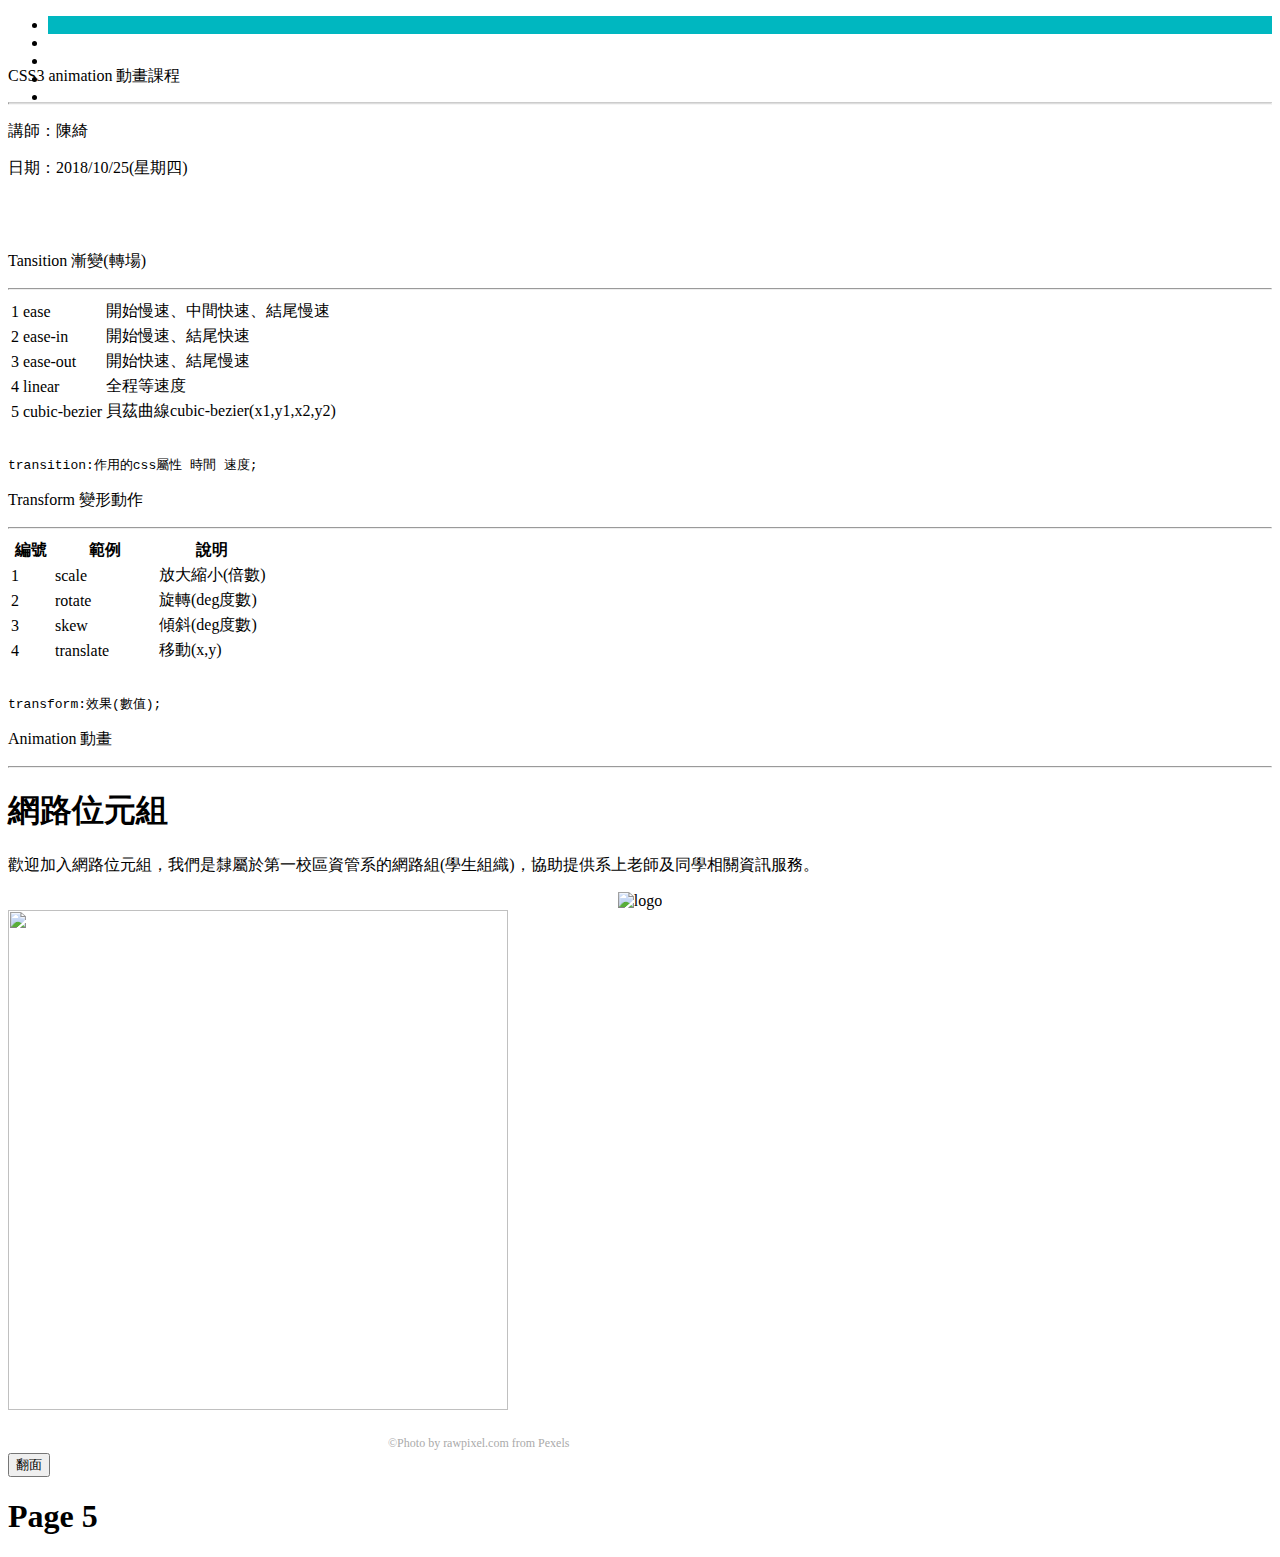
==== index.html @ 3f3bcf1b "modify path" ====
<!doctype html>
<html>

<head>
    <meta charset="UTF-8">
    <title>CSS3 animation 教學簡報</title>
    <link href="https://fonts.googleapis.com/css?family=Boogaloo|Cookie" rel="stylesheet">
    <link rel="stylesheet" href="css/demo.css">
    <link rel="stylesheet" href="css/style.css">
    <link rel="stylesheet" href="css/animation.css">
    <script src="js/jquery.min.js"></script>
    <script src="js/jquery.mousewheel.js"></script>
    <script src="js/slide.js"></script>
</head>

<body>
    <div class="container">
        <div class="nav">
            <ul>
                <li style="background-color:#00b7c0"></li>
                <li></li>
                <li></li>
                <li></li>
                <li></li>
            </ul>
        </div>
        <div id="p01" class="slide">
            <!-- <img src="chi_logo.svg" width="80" style="padding: 15px 0 0 15px;"> -->
            <div style="position: relative;
        top:50%;
        transform: translateY(-50%);">
                <p class="big_title">CSS3 animation 動畫課程</p>
                <hr>
                <p class="subtitle">講師：陳綺</p>
                <p class="subtitle">日期：2018/10/25(星期四)</p>
            </div>
        </div>
        <div id="p02" class="slide">
            <p class="title">Tansition 漸變(轉場)</p>
            <hr>
            <table>
                <tr>
                    <td>1</td>
                    <td>
                        <div class="demo ease" onclick="subtext(1,'ease')">ease</div>
                    </td>
                    <td>開始慢速、中間快速、結尾慢速</td>
                </tr>
                <tr>
                    <td>2</td>
                    <td>
                        <div class="demo ease-in" onclick="subtext(1,'ease-in')">ease-in</div>
                    </td>
                    <td>開始慢速、結尾快速</td>
                </tr>
                <tr>
                    <td>3</td>
                    <td>
                        <div class="demo ease-out" onclick="subtext(1,'ease-out')">ease-out</div>
                    </td>
                    <td>開始快速、結尾慢速</td>
                </tr>
                <tr>
                    <td>4</td>
                    <td>
                        <div class="demo linear" onclick="subtext(1,'linear')">linear</div>
                    </td>
                    <td>全程等速度</td>
                </tr>
                <tr>
                    <td>5</td>
                    <td>
                        <div class="demo linear" onclick="subtext(1,'linear')">cubic-bezier</div>
                    </td>
                    <td>貝茲曲線cubic-bezier(x1,y1,x2,y2)</td>
                </tr>
            </table><br>
            <pre id="css1">transition:作用的css屬性 時間 速度;</pre>
            <script>
            function subtext(num, text) {
                if (num === 1) {
                    document.getElementById("css1").innerHTML = 'transition:all 2s ' + text + ';';
                } else if (num === 2) {
                    document.getElementById("css2").innerHTML = 'transform:' + text + ';';
                }


            }
            </script>
        </div>
        <div id="p03" class="slide">
            <p class="title">Transform 變形動作</p>
            <hr>
            <table>
                <tr>
                    <th>編號</th>
                    <th>範例</th>
                    <th>說明</th>
                </tr>
                <tr>
                    <td width="40px">1</td>
                    <td width="100px">
                        <div class="box scale" onclick="subtext(2,'scale(2)')">scale</div>
                    </td>
                    <td>放大縮小(倍數)</td>
                </tr>
                <tr>
                    <td>2</td>
                    <td>
                        <div class="box rotate" onclick="subtext(2,'rotate(30deg)')">rotate</div>
                    </td>
                    <td>旋轉(deg度數)</td>
                </tr>
                <tr>
                    <td>3</td>
                    <td>
                        <div class="box skew" onclick="subtext(2,'skew(30deg)')">skew</div>
                    </td>
                    <td>傾斜(deg度數)</td>
                </tr>
                <tr>
                    <td>4</td>
                    <td>
                        <div class="box translate" onclick="subtext(2,'translate(10px,20px)')">translate</div>
                    </td>
                    <td>移動(x,y)</td>
                </tr>
            </table><br>
            <pre id="css2">transform:效果(數值);</pre>
        </div>
        <div id="p04" class="slide">
            <p class="title">Animation 動畫</p>
            <hr>
            <div id="CARD" class="card">
                <div id="BACK">
                    <h1>網路位元組</h1>
                    <p>歡迎加入網路位元組，我們是隸屬於第一校區資管系的網路組(學生組織)，協助提供系上老師及同學相關資訊服務。</p>
                    <center><img src="byte_logo_white.svg" alt="logo" width="200"></center>
                </div>
                <div id="FRONT">
                    <img src="img/photo.jpg" width="500" height="500">
    </div>
                </div>
                <p style="color: #aaa;font-size:12px;transform:  translate(380px,10px);">©Photo by rawpixel.com from Pexels</p>
                <button>翻面</button>
                <script>
                $(document).ready(function() {
                    $("button").click(function() {
                        $(".card").toggleClass("clip");
                    });
                });
                </script>
            </div>
            <div id="p05" class="slide"><h1>Page 5</h1>
            </div>
        </div>
        <!-- Load Facebook SDK for JavaScript -->
        <div id="fb-root"></div>
        <script>
        (function(d, s, id) {
            var js, fjs = d.getElementsByTagName(s)[0];
            if (d.getElementById(id)) return;
            js = d.createElement(s);
            js.id = id;
            js.src = 'https://connect.facebook.net/zh_TW/sdk/xfbml.customerchat.js#xfbml=1&version=v2.12&autoLogAppEvents=1';
            fjs.parentNode.insertBefore(js, fjs);
        }(document, 'script', 'facebook-jssdk'));
        </script>
        <!-- Your customer chat code -->
        <div class="fb-customerchat" attribution=setup_tool page_id="133005247571653" theme_color="#00b7c0" logged_in_greeting="別害羞!來跟我聊聊天:)" logged_out_greeting="別害羞!來跟我聊聊天:)">
        </div>
</body>

</html>
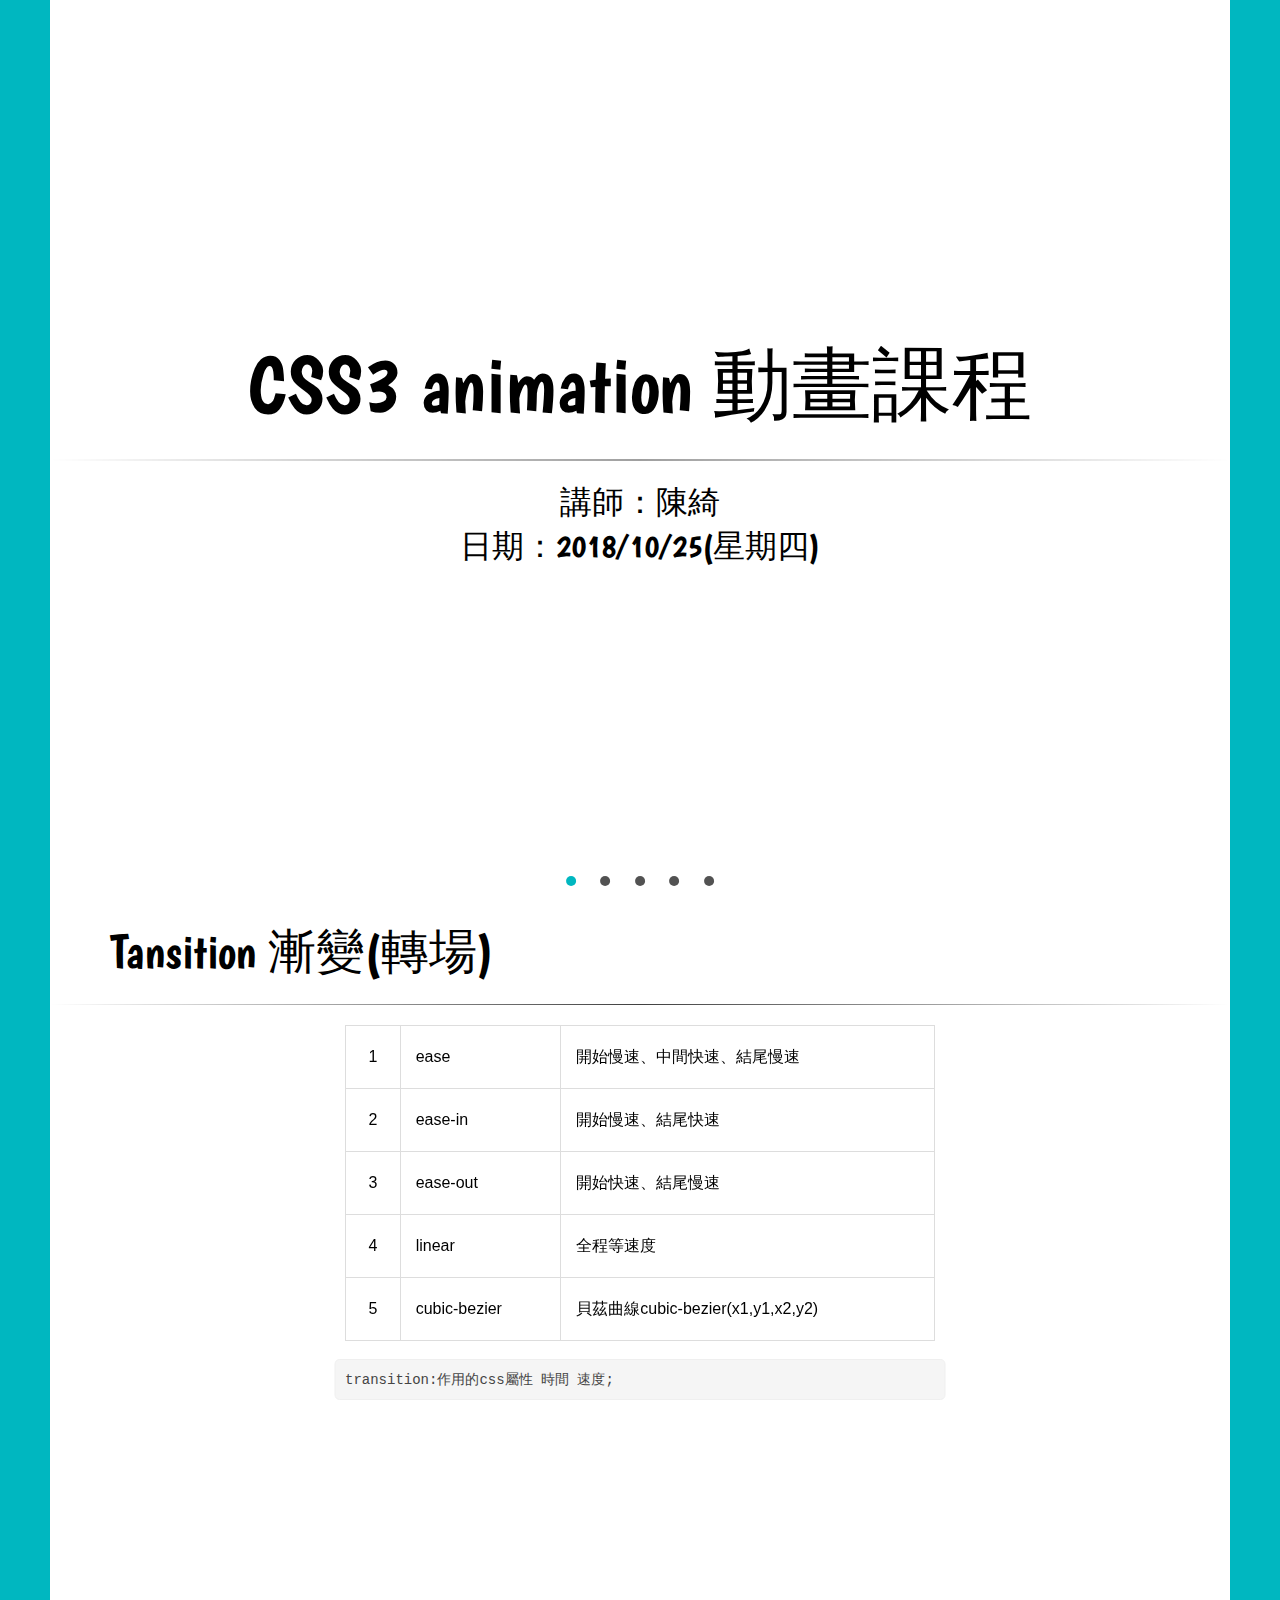
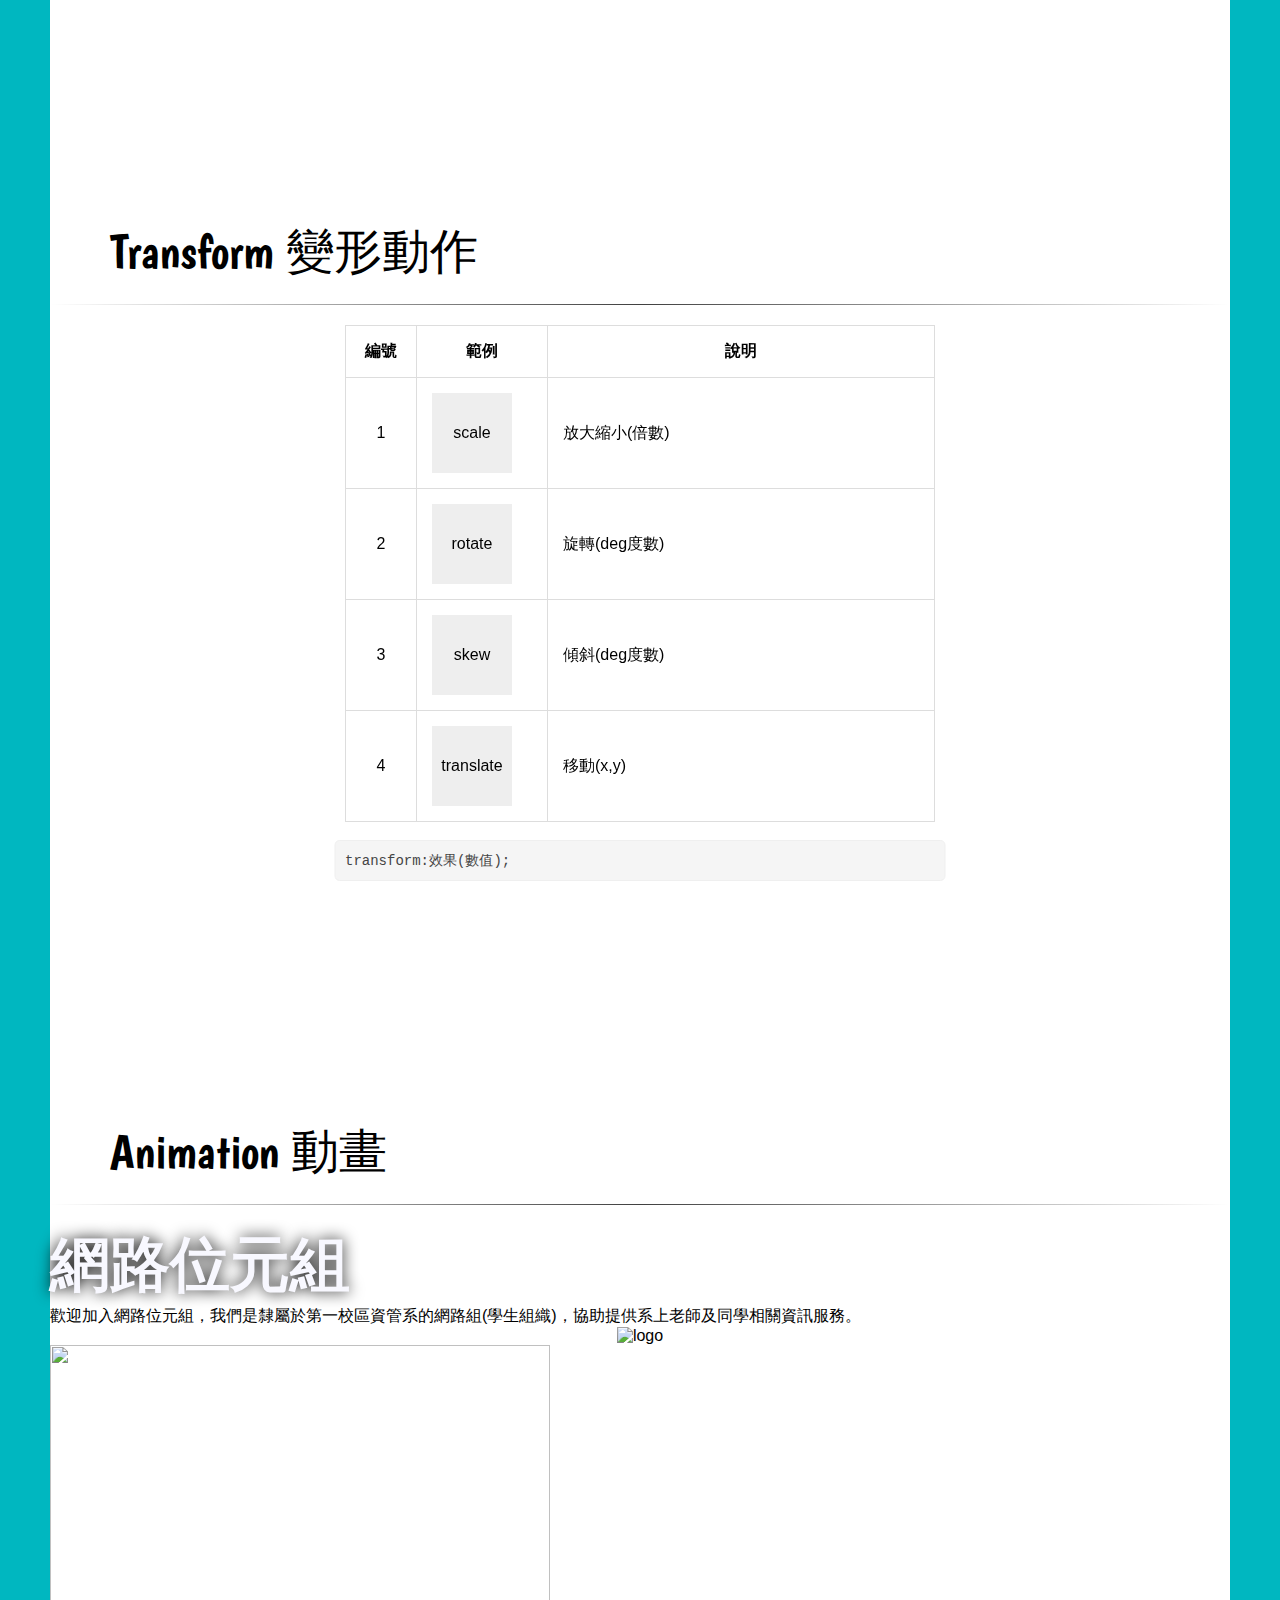
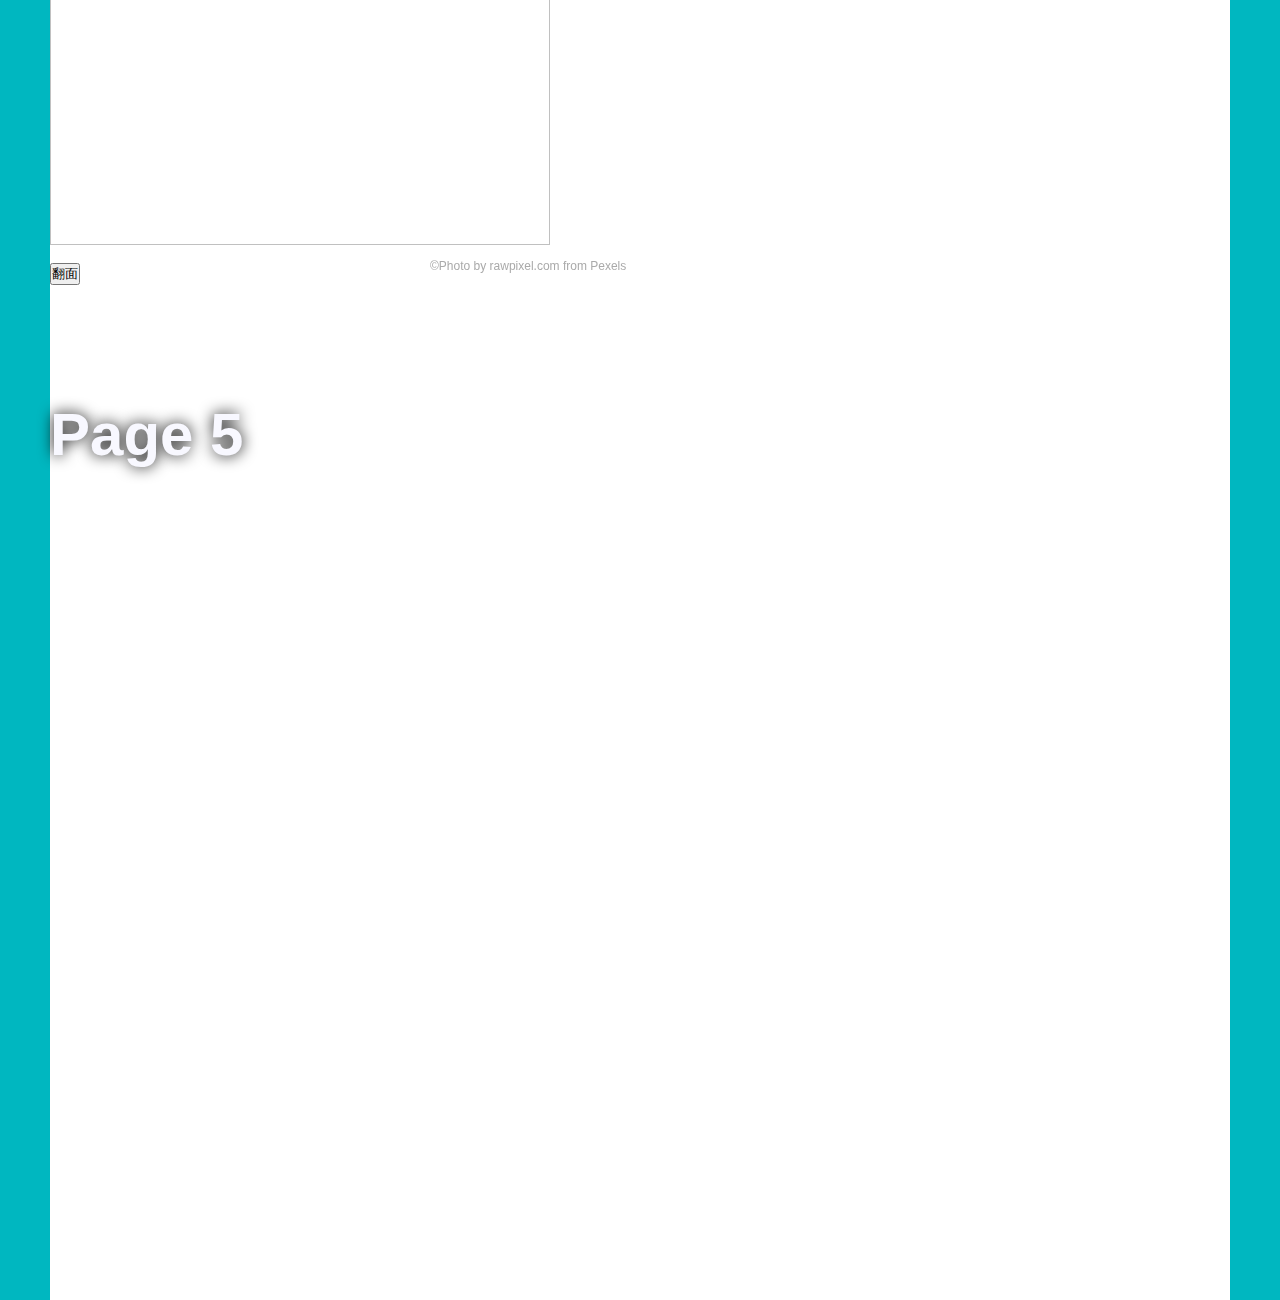
==== commit 2c4fd994: "add cubic-bezier" ====
--- a/index.html
+++ b/index.html
@@ -70,7 +70,7 @@
                 <tr>
                     <td>5</td>
                     <td>
-                        <div class="demo linear" onclick="subtext(1,'linear')">cubic-bezier</div>
+                        <div class="demo cubic-bezier" onclick="subtext(1,'cubic-bezier(.89,-0.93,.2,1.58)')">cubic-bezier</div>
                     </td>
                     <td>貝茲曲線cubic-bezier(x1,y1,x2,y2)</td>
                 </tr>
@@ -167,7 +167,7 @@
         }(document, 'script', 'facebook-jssdk'));
         </script>
         <!-- Your customer chat code -->
-        <div class="fb-customerchat" attribution=setup_tool page_id="133005247571653" theme_color="#00b7c0" logged_in_greeting="別害羞!來跟我聊聊天:)" logged_out_greeting="別害羞!來跟我聊聊天:)">
+        <div class="fb-customerchat" attribution=setup_tool page_id="133005247571653" logged_in_greeting="別害羞!來跟我聊聊天:)" logged_out_greeting="別害羞!來跟我聊聊天:)">
         </div>
 </body>
 
--- a/css/demo.css
+++ b/css/demo.css
@@ -0,0 +1,51 @@
+    .demo {
+    	color:#000;
+        cursor:pointer;
+        line-height: 2em;
+    }
+    .demo:hover {
+    	color:#F00;
+    }
+    .ease {
+    	transition:all 2s ease;
+    }
+    .ease-in {
+    	transition:all 2s ease-in;
+    }
+    .ease-out {
+    	transition:all 2s ease-out;
+    }
+    .linear {
+    	transition:all 2s linear;
+    }
+    .cubic-bezier {
+        transition: all 2s cubic-bezier(.89,-0.93,.2,1.58);
+    }
+    .box {
+    	width:80px;
+        height:80px;
+        line-height:80px;
+        text-align:center;
+        background:#eee;
+        display:inline-block;
+        cursor:pointer;
+    }
+    .scale:hover {
+    	transform:scale(2);
+    }
+    .rotate:hover {
+    	transform:rotate(30deg); /*rotateX基於Ｘ軸旋轉;rotateY基於Y軸旋轉*/
+    }
+    .skew:hover {
+    	transform:skew(30deg);
+    }
+    .translate:hover {
+    	transform:translate(10px,20px);/*translateX水平移動;translateY垂直移動*/
+    }
+    .animation {
+    	animation:magic 0.5s infinite alternate;
+    }
+    @keyframes magic {
+    	0%{transform:translateX(0px) scale(1);}/*套用多個tranform時，用空白連接*/
+        100%{transform:translateX(50px) scale(2);}
+    }--- a/css/style.css
+++ b/css/style.css
@@ -0,0 +1,117 @@
+@import url(https://fonts.googleapis.com/earlyaccess/notosanstc.css);
+
+* {
+    padding: 0;
+    margin: 0;
+}
+
+html {
+    height: 100%
+}
+
+body {
+    overflow: hidden;
+    height: 100%;
+    font-family: 'Noto Sans TC', sans-serif;
+}
+
+.slide {
+    width: 100%;
+    height: 100vh;
+    box-sizing: border-box;
+    border-left: 50px solid #00b7c0;
+    border-right: 50px solid #00b7c0;
+}
+
+/*    插入導覽列     */
+.nav {
+    position: fixed;
+    bottom: 0;
+    left: 50%;
+    transform: translateX(-50%);
+    cursor: pointer;
+}
+
+li {
+    display: inline-block;
+    width: 10px;
+    height: 10px;
+    margin: 10px;
+    background-color: #525252;
+    border-radius: 5px;
+    /*box-shadow: 1px 1px 1px rgba(0,0,0,0.5) inset,-1px -1px 1px rgba(0,0,0,0.5) inset;*/
+    list-style-type: none;
+}
+
+h1 {
+    font-size: 60px;
+    color: ghostwhite;
+    text-shadow: 0px 0px 15px black;
+}
+
+table {
+    border-collapse: collapse;
+    width: 50%;
+    position: relative;
+    left: 50%;
+    transform: translateX(-50%);
+}
+
+th,
+td {
+    padding: 15px;
+    text-align: left;
+    border: 1px solid #ddd;
+}
+
+th {
+    text-align: center;
+}
+
+tr>td:first-child {
+    text-align: center;
+}
+
+p.title {
+    font-family: 'Boogaloo', sans-serif;
+    font-size: 3em;
+    padding: 20px 0 0 60px;
+}
+
+p.big_title {
+    font-family: 'Boogaloo', Noto Sans TC ,sans-serif;
+    font-size: 5em;
+    text-align: center;
+
+}
+
+p.subtitle {
+    font-family: 'Boogaloo', Noto Sans TC ,sans-serif;
+    font-size: 2em;
+    text-align: center;
+}
+
+hr {
+    border: 0;
+    height: 1px;
+    background-image: linear-gradient(to right, rgba(0, 0, 0, 0), rgba(0, 0, 0, 0.75), rgba(0, 0, 0, 0));
+    margin: 20px 0 20px 0;
+}
+
+pre {
+    width: 50%;
+    position: relative;
+    left: 50%;
+    transform: translateX(-50%);
+    display: block;
+    padding: 9.5px;
+    margin: 0 0 10px;
+    font-size: 14px;
+    line-height: 1.42857143;
+    color: #444;
+    word-break: break-all;
+    word-wrap: break-word;
+    background-color: #f5f5f5;
+    border: 1px solid #EFEFEF;
+    border-radius: 5px;
+}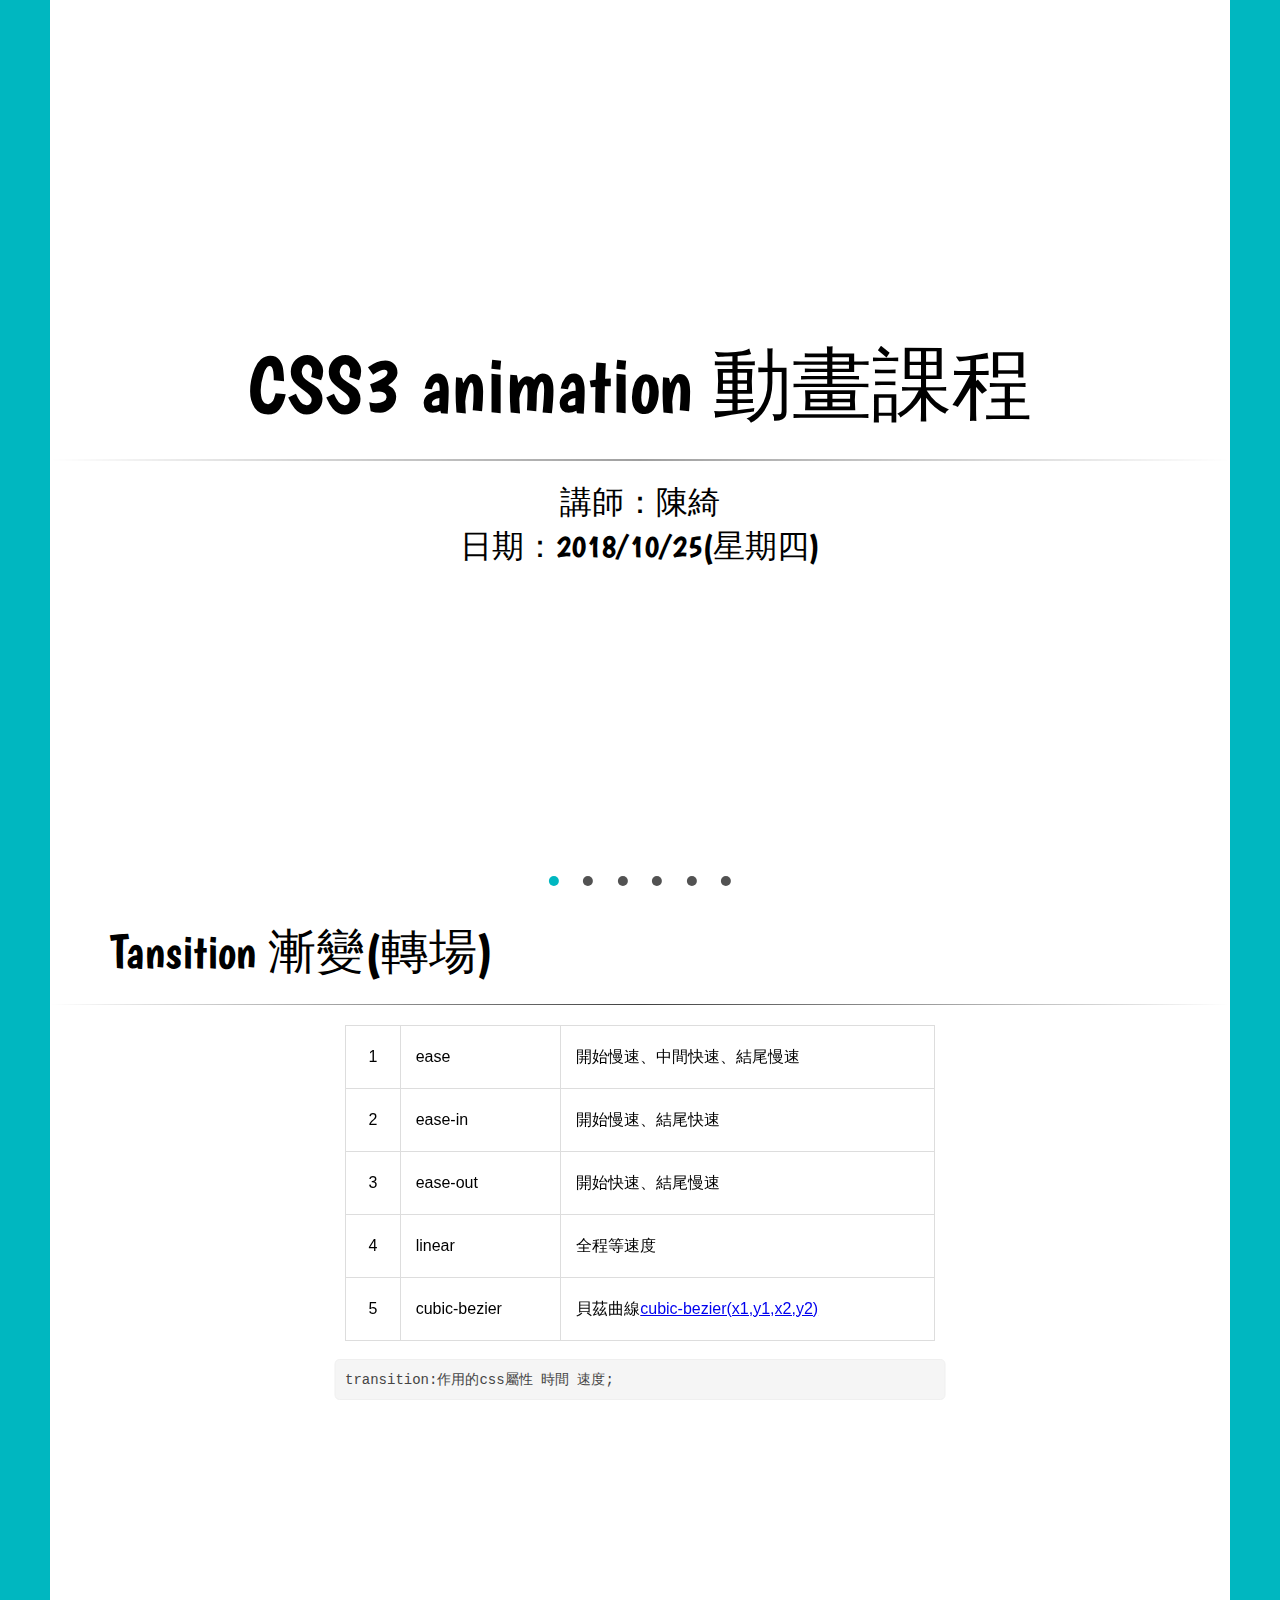
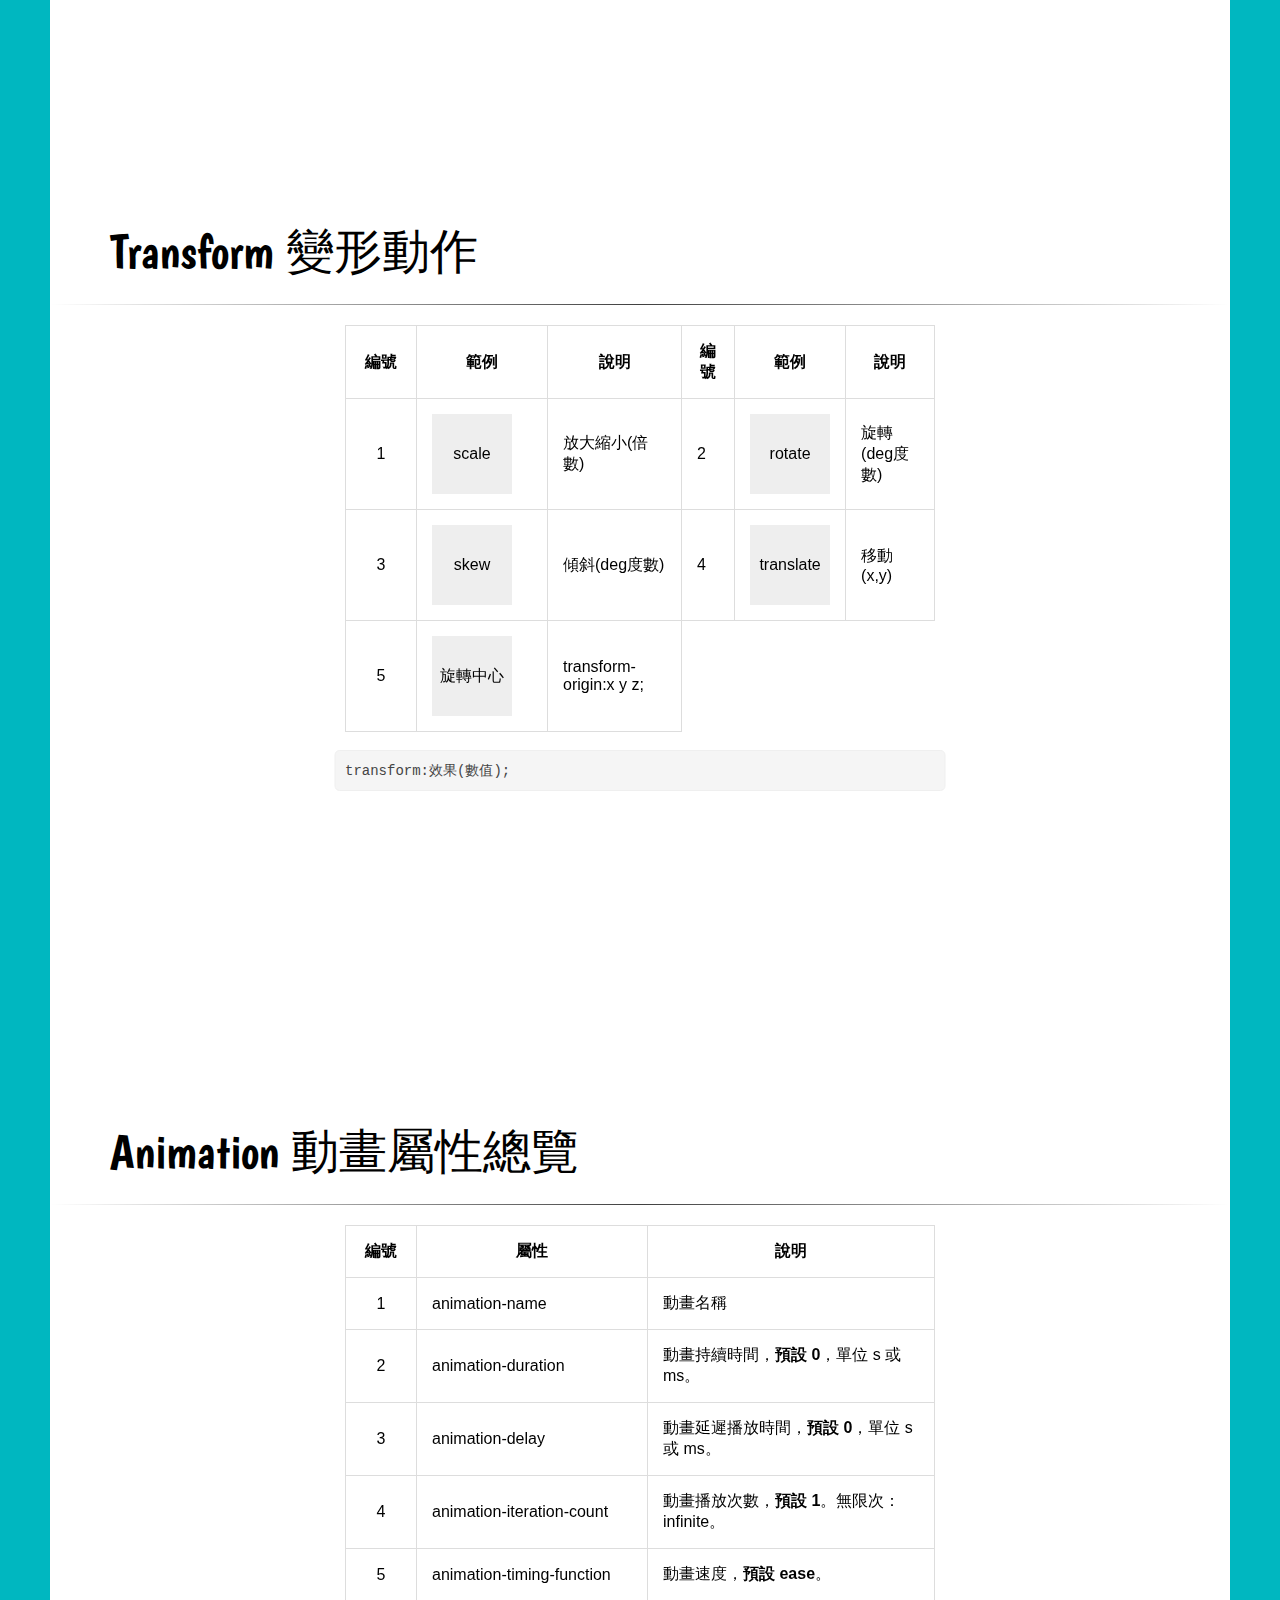
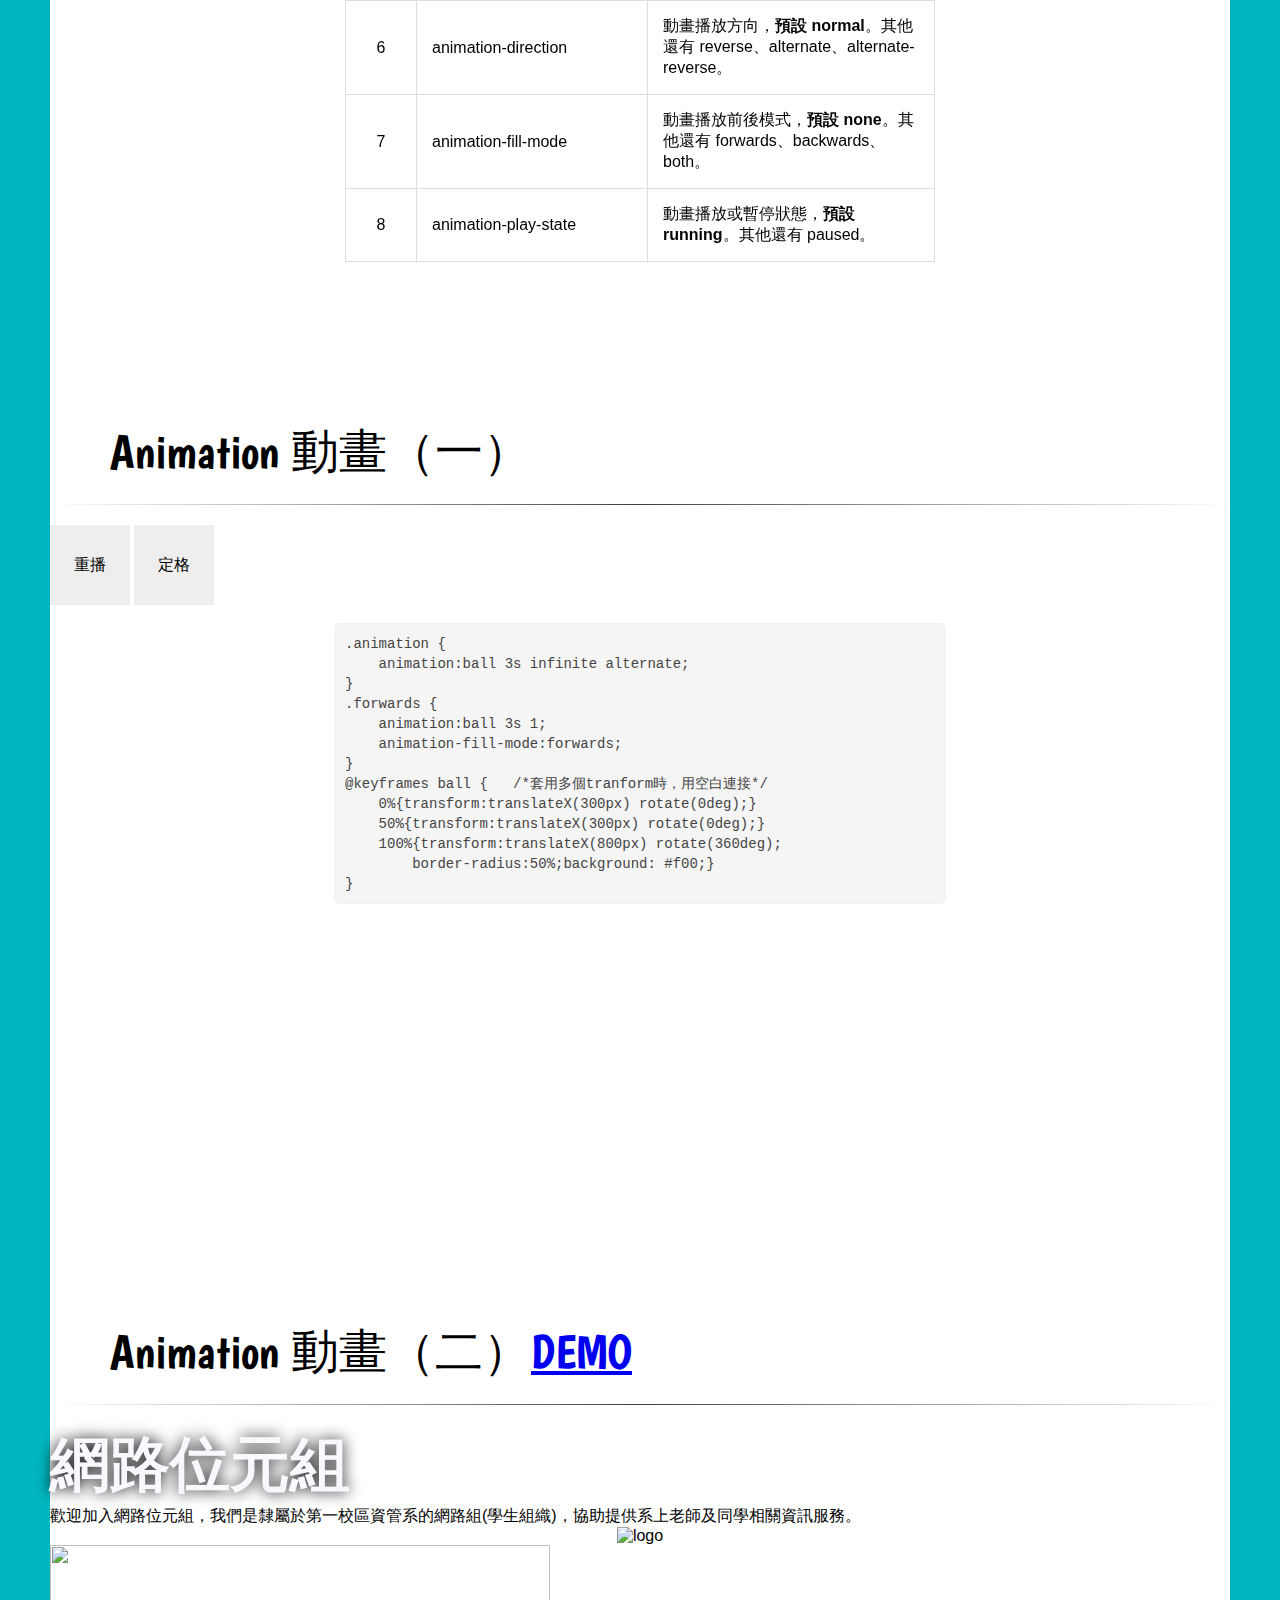
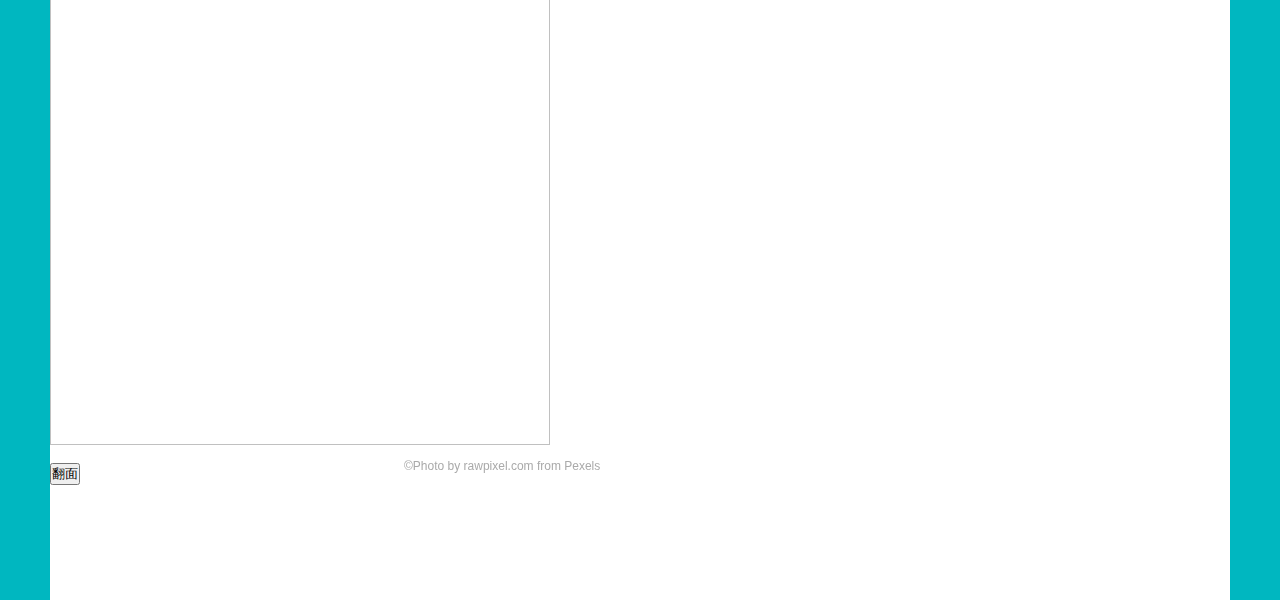
==== commit cce2053e: "update" ====
--- a/index.html
+++ b/index.html
@@ -22,6 +22,7 @@
                 <li></li>
                 <li></li>
                 <li></li>
+                <li></li>
             </ul>
         </div>
         <div id="p01" class="slide">
@@ -72,7 +73,7 @@
                     <td>
                         <div class="demo cubic-bezier" onclick="subtext(1,'cubic-bezier(.89,-0.93,.2,1.58)')">cubic-bezier</div>
                     </td>
-                    <td>貝茲曲線cubic-bezier(x1,y1,x2,y2)</td>
+                    <td>貝茲曲線<a href="https://www.oxxostudio.tw/articles/201406/css-cubic-bezier.html" target="_blank">cubic-bezier(x1,y1,x2,y2)</a></td>
                 </tr>
             </table><br>
             <pre id="css1">transition:作用的css屬性 時間 速度;</pre>
@@ -96,6 +97,9 @@
                     <th>編號</th>
                     <th>範例</th>
                     <th>說明</th>
+                    <th>編號</th>
+                    <th>範例</th>
+                    <th>說明</th>
                 </tr>
                 <tr>
                     <td width="40px">1</td>
@@ -103,8 +107,6 @@
                         <div class="box scale" onclick="subtext(2,'scale(2)')">scale</div>
                     </td>
                     <td>放大縮小(倍數)</td>
-                </tr>
-                <tr>
                     <td>2</td>
                     <td>
                         <div class="box rotate" onclick="subtext(2,'rotate(30deg)')">rotate</div>
@@ -117,32 +119,108 @@
                         <div class="box skew" onclick="subtext(2,'skew(30deg)')">skew</div>
                     </td>
                     <td>傾斜(deg度數)</td>
-                </tr>
-                <tr>
                     <td>4</td>
                     <td>
                         <div class="box translate" onclick="subtext(2,'translate(10px,20px)')">translate</div>
                     </td>
                     <td>移動(x,y)</td>
+                </tr>
+                <tr>
+                    <td>5</td>
+                    <td>
+                        <div class="box rotate origin" onclick="subtext(2,'translate(10px,20px)')">旋轉中心</div>
+                    </td>
+                    <td>transform-origin:x y z;</td>
                 </tr>
             </table><br>
             <pre id="css2">transform:效果(數值);</pre>
         </div>
         <div id="p04" class="slide">
-            <p class="title">Animation 動畫</p>
+            <p class="title">Animation 動畫屬性總覽</p>
+            <hr>
+            <table>
+                <tr>
+                    <th>編號</th>
+                    <th>屬性</th>
+                    <th>說明</th>
+                </tr>
+                <tr>
+                    <td width="40px">1</td>
+                    <td width="200px">animation-name</td>
+                    <td>動畫名稱</td>
+                </tr>
+                <tr>
+                    <td>2</td>
+                    <td>animation-duration</td>
+                    <td>動畫持續時間，<b>預設 0</b>，單位 s 或 ms。</td>
+                </tr>
+                <tr>
+                    <td>3</td>
+                    <td>animation-delay</td>
+                    <td>動畫延遲播放時間，<b>預設 0</b>，單位 s 或 ms。</td>
+                </tr>
+                <tr>
+                    <td>4</td>
+                    <td>animation-iteration-count</td>
+                    <td>動畫播放次數，<b>預設 1</b>。無限次：infinite。</td>
+                </tr>
+                <tr>
+                    <td>5</td>
+                    <td>animation-timing-function</td>
+                    <td>動畫速度，<b>預設 ease</b>。</td>
+                </tr>
+                <tr>
+                    <td>6</td>
+                    <td>animation-direction</td>
+                    <td>動畫播放方向，<b>預設 normal</b>。其他還有 reverse、alternate、alternate-reverse。</td>
+                </tr>
+                <tr>
+                    <td>7</td>
+                    <td>animation-fill-mode</td>
+                    <td>動畫播放前後模式，<b>預設 none</b>。其他還有 forwards、backwards、both。</td>
+                </tr>
+                <tr>
+                    <td>8</td>
+                    <td>animation-play-state</td>
+                    <td>動畫播放或暫停狀態，<b>預設 running</b>。其他還有 paused。</td>
+                </tr>
+            </table>
+        </div>
+        <div id="p05" class="slide">
+            <p class="title">Animation 動畫（一）</p>
+            <hr>
+            <div class="box animation">重播</div>
+            <div class="box forwards">定格</div><br><br>
+            <pre>.animation {
+    animation:ball 3s infinite alternate;
+}
+.forwards {
+    animation:ball 3s 1;
+    animation-fill-mode:forwards;
+}
+@keyframes ball {   /*套用多個tranform時，用空白連接*/
+    0%{transform:translateX(300px) rotate(0deg);}
+    50%{transform:translateX(300px) rotate(0deg);}
+    100%{transform:translateX(800px) rotate(360deg);
+        border-radius:50%;background: #f00;}
+}</pre>
+        </div>
+        <div id="p06" class="slide">
+            <p class="title">Animation 動畫（二）<a href="demo.html">DEMO</a></p>
+            
             <hr>
             <div id="CARD" class="card">
                 <div id="BACK">
                     <h1>網路位元組</h1>
                     <p>歡迎加入網路位元組，我們是隸屬於第一校區資管系的網路組(學生組織)，協助提供系上老師及同學相關資訊服務。</p>
-                    <center><img src="byte_logo_white.svg" alt="logo" width="200"></center>
+                    <center><img src="img/byte_logo_white.svg" alt="logo" width="200"></center>
                 </div>
                 <div id="FRONT">
                     <img src="img/photo.jpg" width="500" height="500">
     </div>
                 </div>
-                <p style="color: #aaa;font-size:12px;transform:  translate(380px,10px);">©Photo by rawpixel.com from Pexels</p>
-                <button>翻面</button>
+                <p style="color: #aaa;font-size:12px;transform:  translate(30%,10px);">©Photo by rawpixel.com from Pexels</p>
+                <button class="button">翻面</button>
                 <script>
                 $(document).ready(function() {
                     $("button").click(function() {
@@ -150,8 +228,6 @@
                     });
                 });
                 </script>
-            </div>
-            <div id="p05" class="slide"><h1>Page 5</h1>
             </div>
         </div>
         <!-- Load Facebook SDK for JavaScript -->
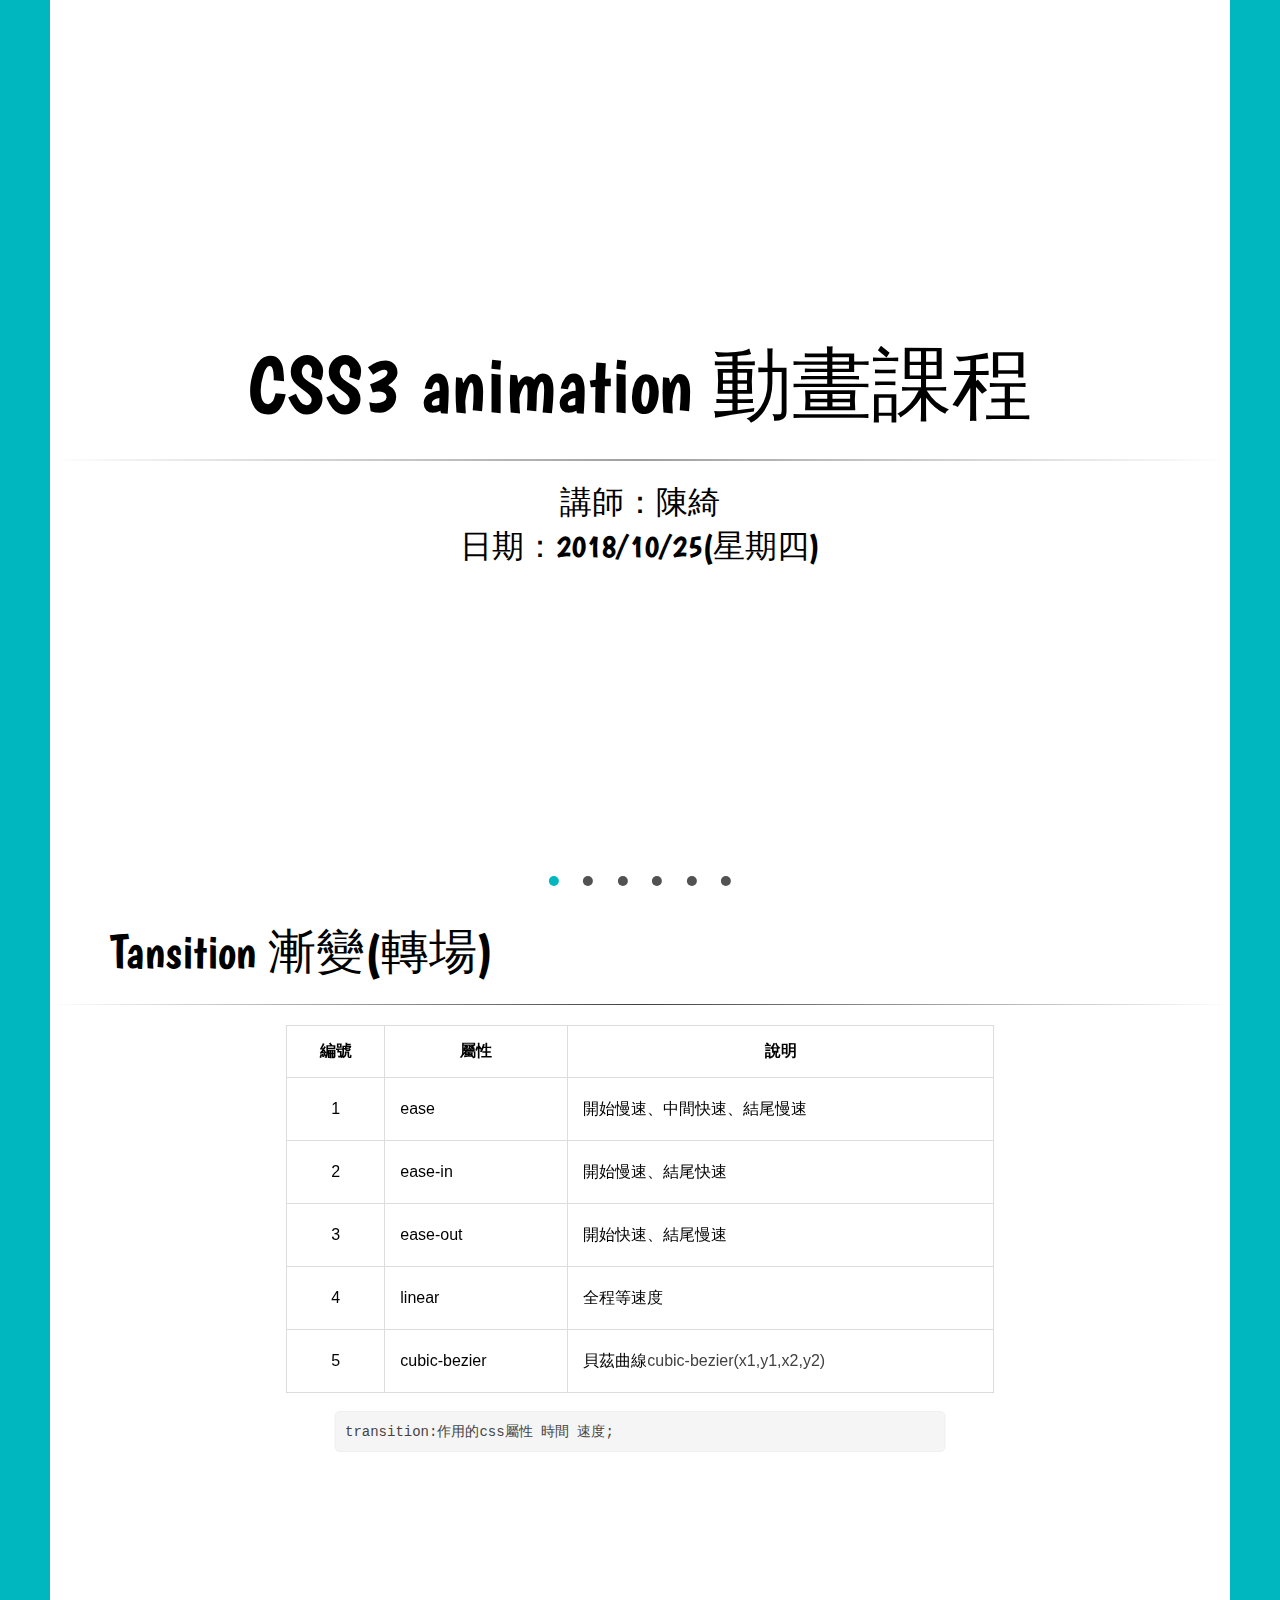
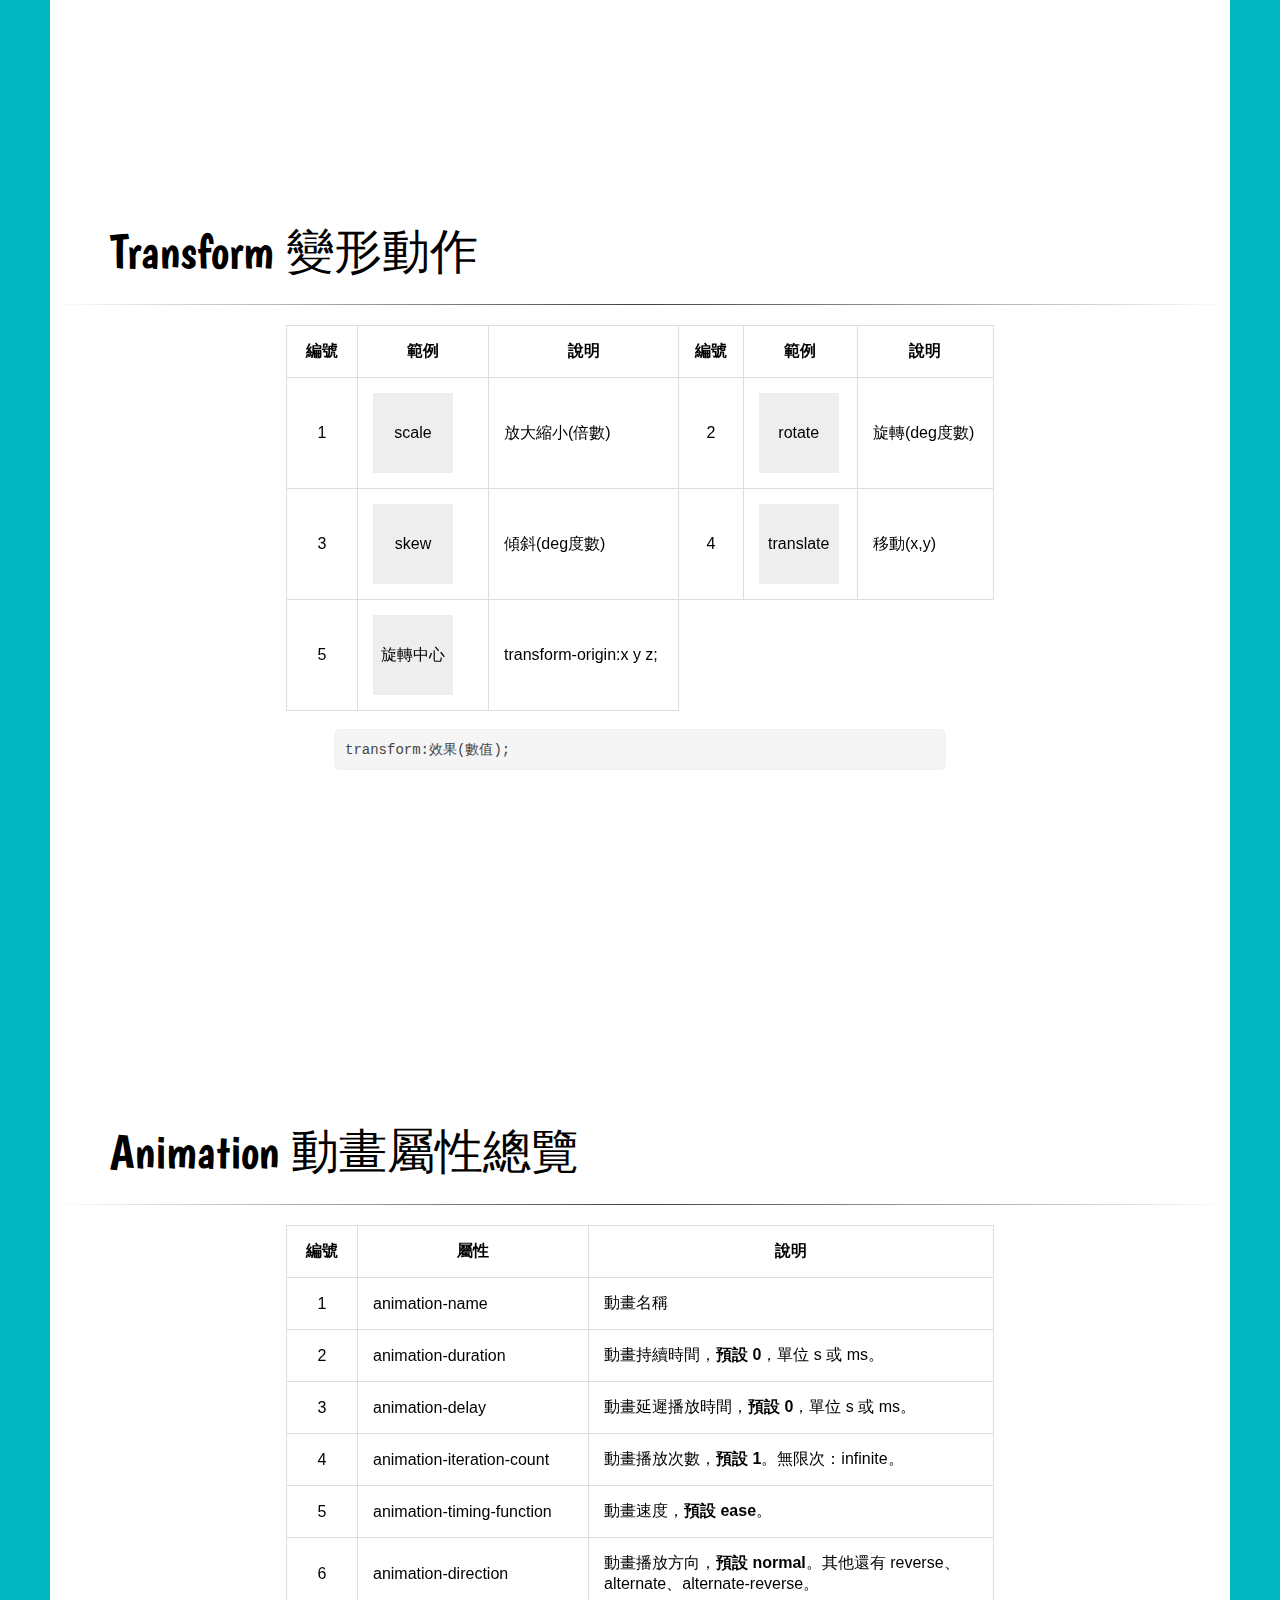
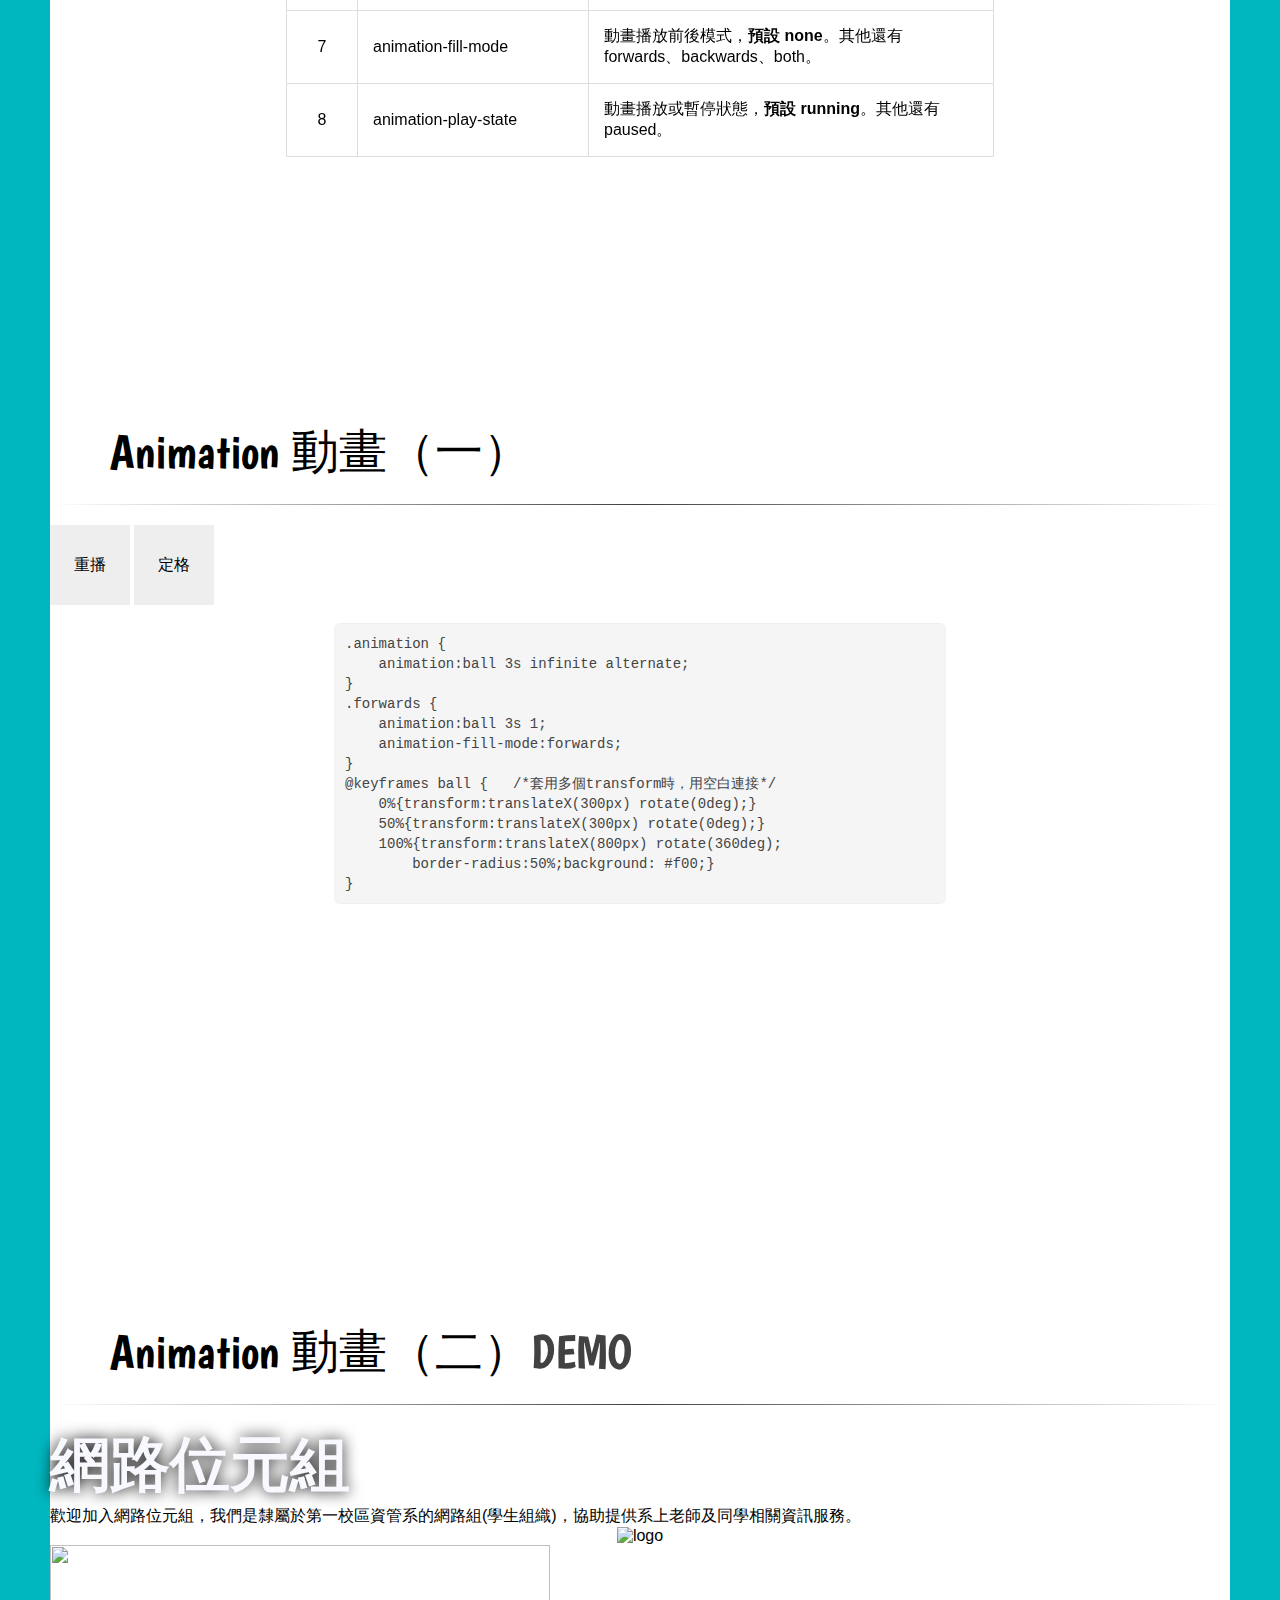
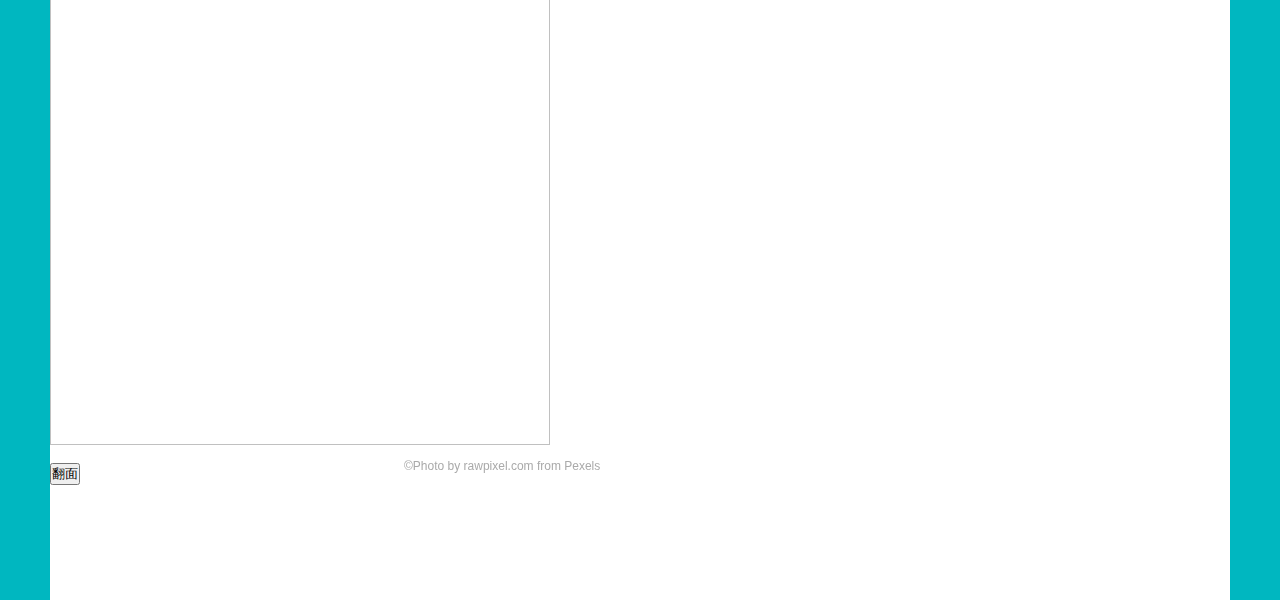
==== commit 84dd7d54: "設置max-height" ====
--- a/index.html
+++ b/index.html
@@ -3,8 +3,9 @@
 
 <head>
     <meta charset="UTF-8">
-    <title>CSS3 animation 教學簡報</title>
+    <title>CSS3 animation｜網路位元組</title>
     <link href="https://fonts.googleapis.com/css?family=Boogaloo|Cookie" rel="stylesheet">
+    <link rel="icon" href="img/favicon.png" type="image/png" />
     <link rel="stylesheet" href="css/demo.css">
     <link rel="stylesheet" href="css/style.css">
     <link rel="stylesheet" href="css/animation.css">
@@ -41,6 +42,11 @@
             <hr>
             <table>
                 <tr>
+                    <th>編號</th>
+                    <th>屬性</th>
+                    <th>說明</th>
+                </tr>
+                <tr>
                     <td>1</td>
                     <td>
                         <div class="demo ease" onclick="subtext(1,'ease')">ease</div>
@@ -128,7 +134,7 @@
                 <tr>
                     <td>5</td>
                     <td>
-                        <div class="box rotate origin" onclick="subtext(2,'translate(10px,20px)')">旋轉中心</div>
+                        <div class="box rotate origin" onclick="css2.innerHTML='transform-origin:right top;'">旋轉中心</div>
                     </td>
                     <td>transform-origin:x y z;</td>
                 </tr>
@@ -138,53 +144,55 @@
         <div id="p04" class="slide">
             <p class="title">Animation 動畫屬性總覽</p>
             <hr>
-            <table>
-                <tr>
-                    <th>編號</th>
-                    <th>屬性</th>
-                    <th>說明</th>
-                </tr>
-                <tr>
-                    <td width="40px">1</td>
-                    <td width="200px">animation-name</td>
-                    <td>動畫名稱</td>
-                </tr>
-                <tr>
-                    <td>2</td>
-                    <td>animation-duration</td>
-                    <td>動畫持續時間，<b>預設 0</b>，單位 s 或 ms。</td>
-                </tr>
-                <tr>
-                    <td>3</td>
-                    <td>animation-delay</td>
-                    <td>動畫延遲播放時間，<b>預設 0</b>，單位 s 或 ms。</td>
-                </tr>
-                <tr>
-                    <td>4</td>
-                    <td>animation-iteration-count</td>
-                    <td>動畫播放次數，<b>預設 1</b>。無限次：infinite。</td>
-                </tr>
-                <tr>
-                    <td>5</td>
-                    <td>animation-timing-function</td>
-                    <td>動畫速度，<b>預設 ease</b>。</td>
-                </tr>
-                <tr>
-                    <td>6</td>
-                    <td>animation-direction</td>
-                    <td>動畫播放方向，<b>預設 normal</b>。其他還有 reverse、alternate、alternate-reverse。</td>
-                </tr>
-                <tr>
-                    <td>7</td>
-                    <td>animation-fill-mode</td>
-                    <td>動畫播放前後模式，<b>預設 none</b>。其他還有 forwards、backwards、both。</td>
-                </tr>
-                <tr>
-                    <td>8</td>
-                    <td>animation-play-state</td>
-                    <td>動畫播放或暫停狀態，<b>預設 running</b>。其他還有 paused。</td>
-                </tr>
-            </table>
+            <div style="overflow-y:auto;max-height: 550px;">
+                <table>
+                    <tr>
+                        <th>編號</th>
+                        <th>屬性</th>
+                        <th>說明</th>
+                    </tr>
+                    <tr>
+                        <td width="40px">1</td>
+                        <td width="200px">animation-name</td>
+                        <td>動畫名稱</td>
+                    </tr>
+                    <tr>
+                        <td>2</td>
+                        <td>animation-duration</td>
+                        <td>動畫持續時間，<b>預設 0</b>，單位 s 或 ms。</td>
+                    </tr>
+                    <tr>
+                        <td>3</td>
+                        <td>animation-delay</td>
+                        <td>動畫延遲播放時間，<b>預設 0</b>，單位 s 或 ms。</td>
+                    </tr>
+                    <tr>
+                        <td>4</td>
+                        <td>animation-iteration-count</td>
+                        <td>動畫播放次數，<b>預設 1</b>。無限次：infinite。</td>
+                    </tr>
+                    <tr>
+                        <td>5</td>
+                        <td>animation-timing-function</td>
+                        <td>動畫速度，<b>預設 ease</b>。</td>
+                    </tr>
+                    <tr>
+                        <td>6</td>
+                        <td>animation-direction</td>
+                        <td>動畫播放方向，<b>預設 normal</b>。其他還有 reverse、alternate、alternate-reverse。</td>
+                    </tr>
+                    <tr>
+                        <td>7</td>
+                        <td>animation-fill-mode</td>
+                        <td>動畫播放前後模式，<b>預設 none</b>。其他還有 forwards、backwards、both。</td>
+                    </tr>
+                    <tr>
+                        <td>8</td>
+                        <td>animation-play-state</td>
+                        <td>動畫播放或暫停狀態，<b>預設 running</b>。其他還有 paused。</td>
+                    </tr>
+                </table>
+            </div>
         </div>
         <div id="p05" class="slide">
             <p class="title">Animation 動畫（一）</p>
@@ -198,7 +206,7 @@
     animation:ball 3s 1;
     animation-fill-mode:forwards;
 }
-@keyframes ball {   /*套用多個tranform時，用空白連接*/
+@keyframes ball {   /*套用多個transform時，用空白連接*/
     0%{transform:translateX(300px) rotate(0deg);}
     50%{transform:translateX(300px) rotate(0deg);}
     100%{transform:translateX(800px) rotate(360deg);
@@ -207,7 +215,6 @@
         </div>
         <div id="p06" class="slide">
             <p class="title">Animation 動畫（二）<a href="demo.html">DEMO</a></p>
-            
             <hr>
             <div id="CARD" class="card">
                 <div id="BACK">
--- a/css/style.css
+++ b/css/style.css
@@ -13,6 +13,30 @@
     overflow: hidden;
     height: 100%;
     font-family: 'Noto Sans TC', sans-serif;
+}
+
+a {
+    text-decoration: none;
+    position: relative;
+    color: #424242;
+}
+
+a:after {
+    content: '';
+    position: absolute;
+    bottom: -2px;
+    left: 0;
+    width: 0%;
+    border-bottom: 1px solid #424242;
+    transition: all 0.4s ease;
+}
+
+a:hover:after {
+    width: 100%;
+}
+
+a:hover {
+    color: #000;
 }
 
 .slide {
@@ -51,7 +75,7 @@
 
 table {
     border-collapse: collapse;
-    width: 50%;
+    width: 60%;
     position: relative;
     left: 50%;
     transform: translateX(-50%);
@@ -68,7 +92,7 @@
     text-align: center;
 }
 
-tr>td:first-child {
+tr>td:first-child, tr>td:nth-child(4) {
     text-align: center;
 }
 
@@ -79,14 +103,14 @@
 }
 
 p.big_title {
-    font-family: 'Boogaloo', Noto Sans TC ,sans-serif;
+    font-family: 'Boogaloo', Noto Sans TC, sans-serif;
     font-size: 5em;
     text-align: center;
 
 }
 
 p.subtitle {
-    font-family: 'Boogaloo', Noto Sans TC ,sans-serif;
+    font-family: 'Boogaloo', Noto Sans TC, sans-serif;
     font-size: 2em;
     text-align: center;
 }
@@ -100,12 +124,13 @@
 
 pre {
     width: 50%;
+    text-overflow : ellipsis;
     position: relative;
     left: 50%;
     transform: translateX(-50%);
     display: block;
     padding: 9.5px;
-    margin: 0 0 10px;
+    margin: 0 0 6px;
     font-size: 14px;
     line-height: 1.42857143;
     color: #444;
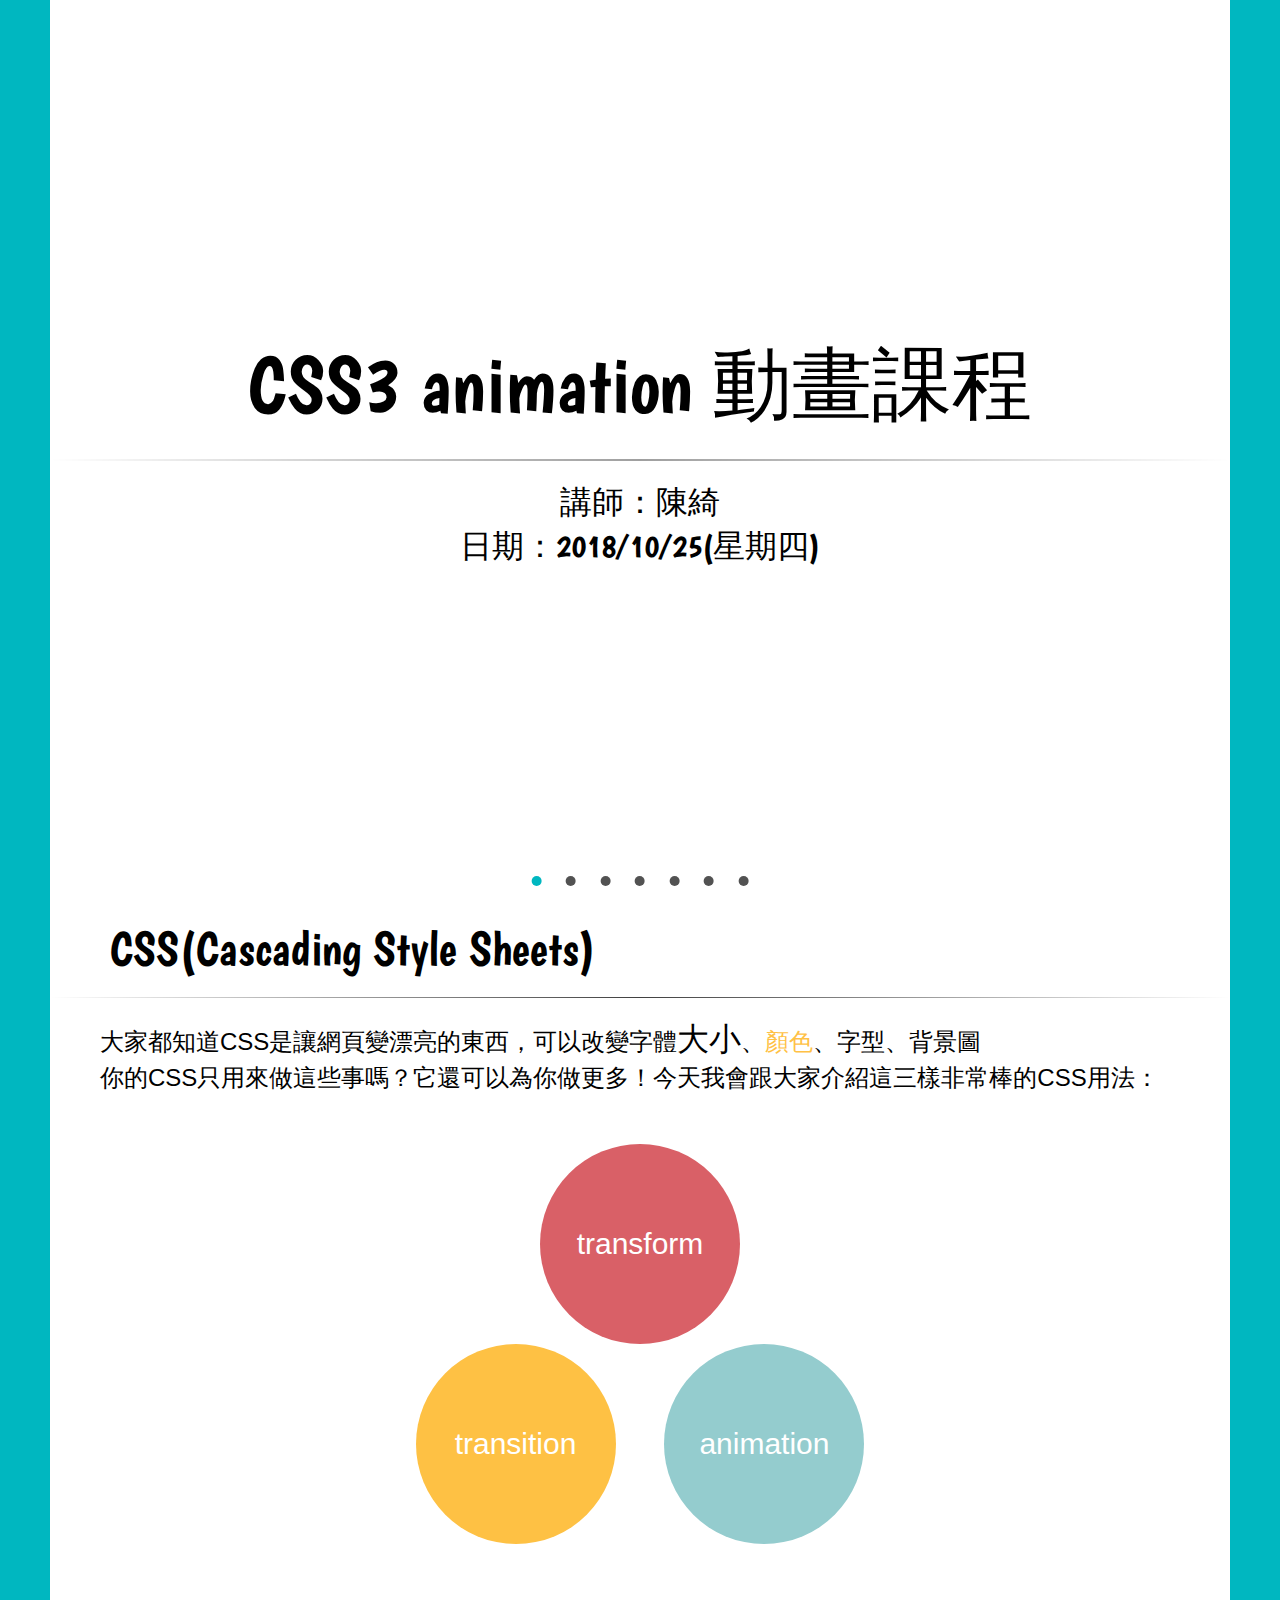
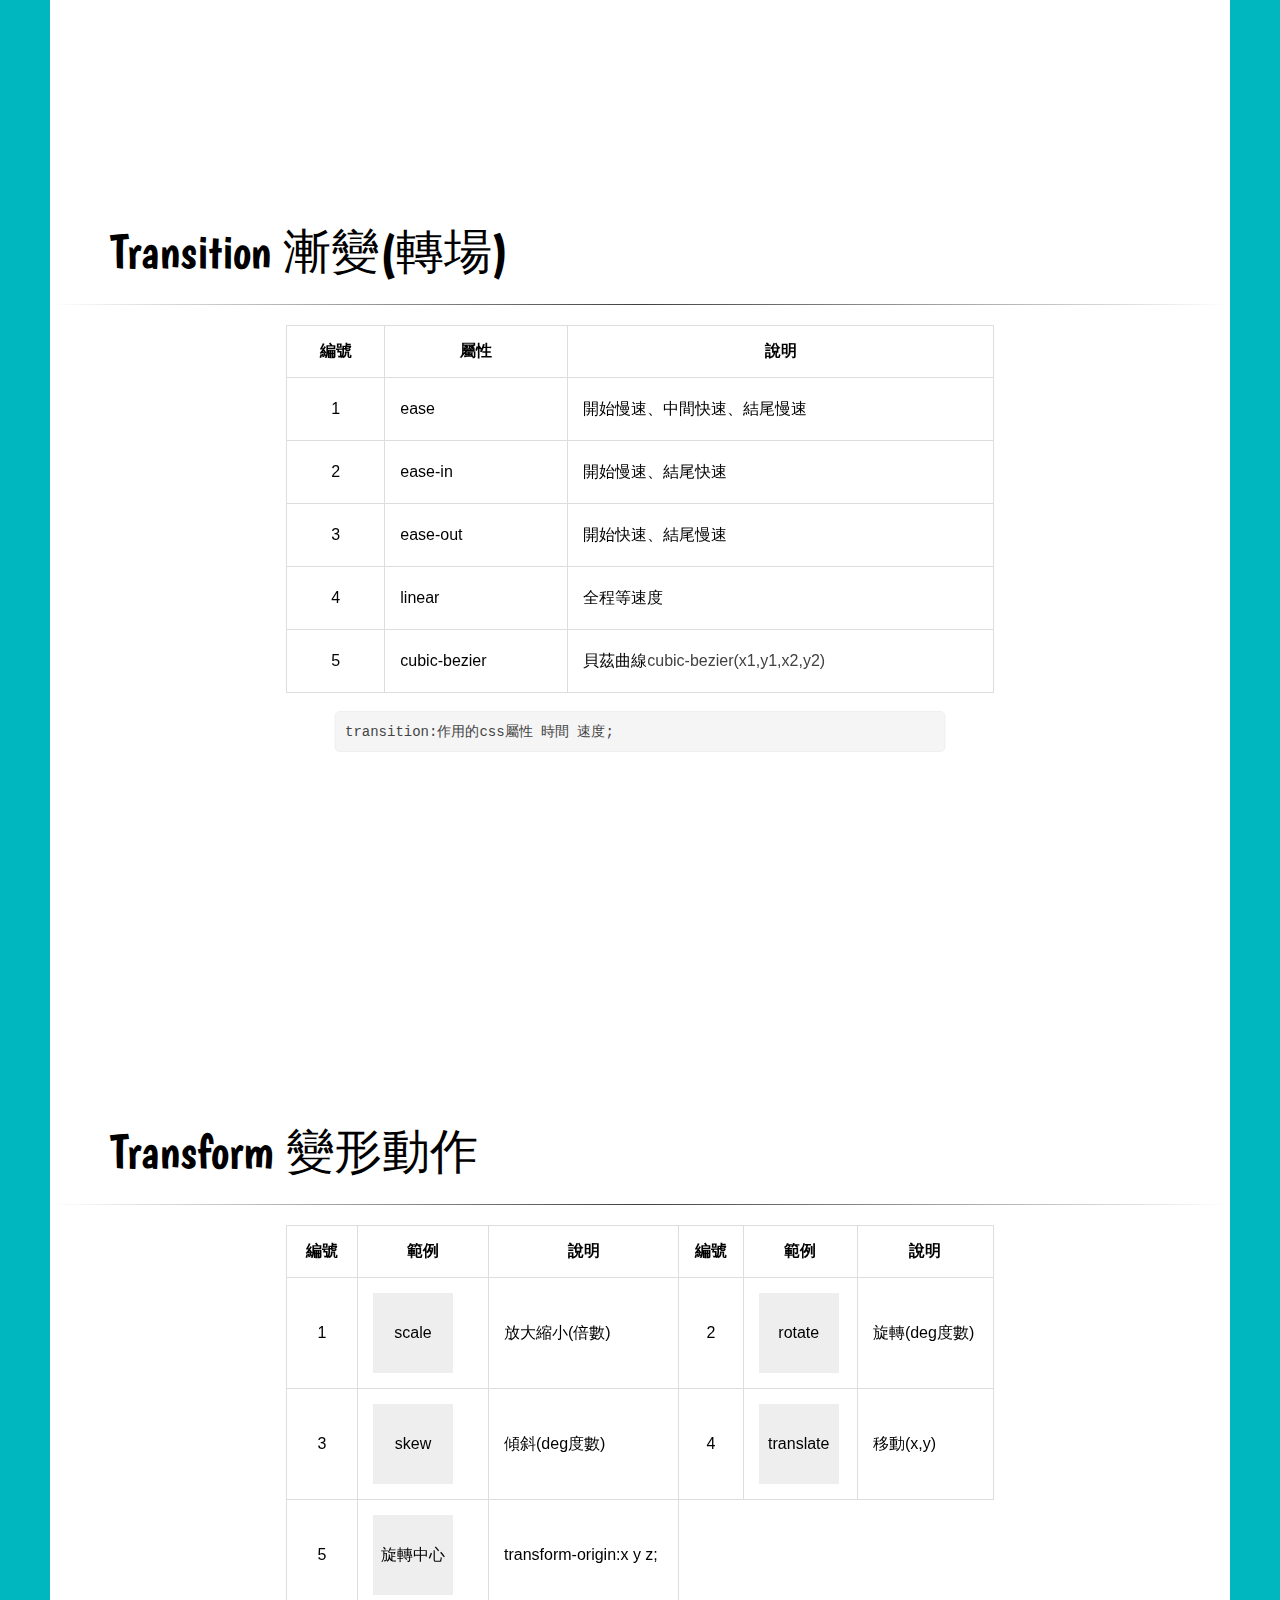
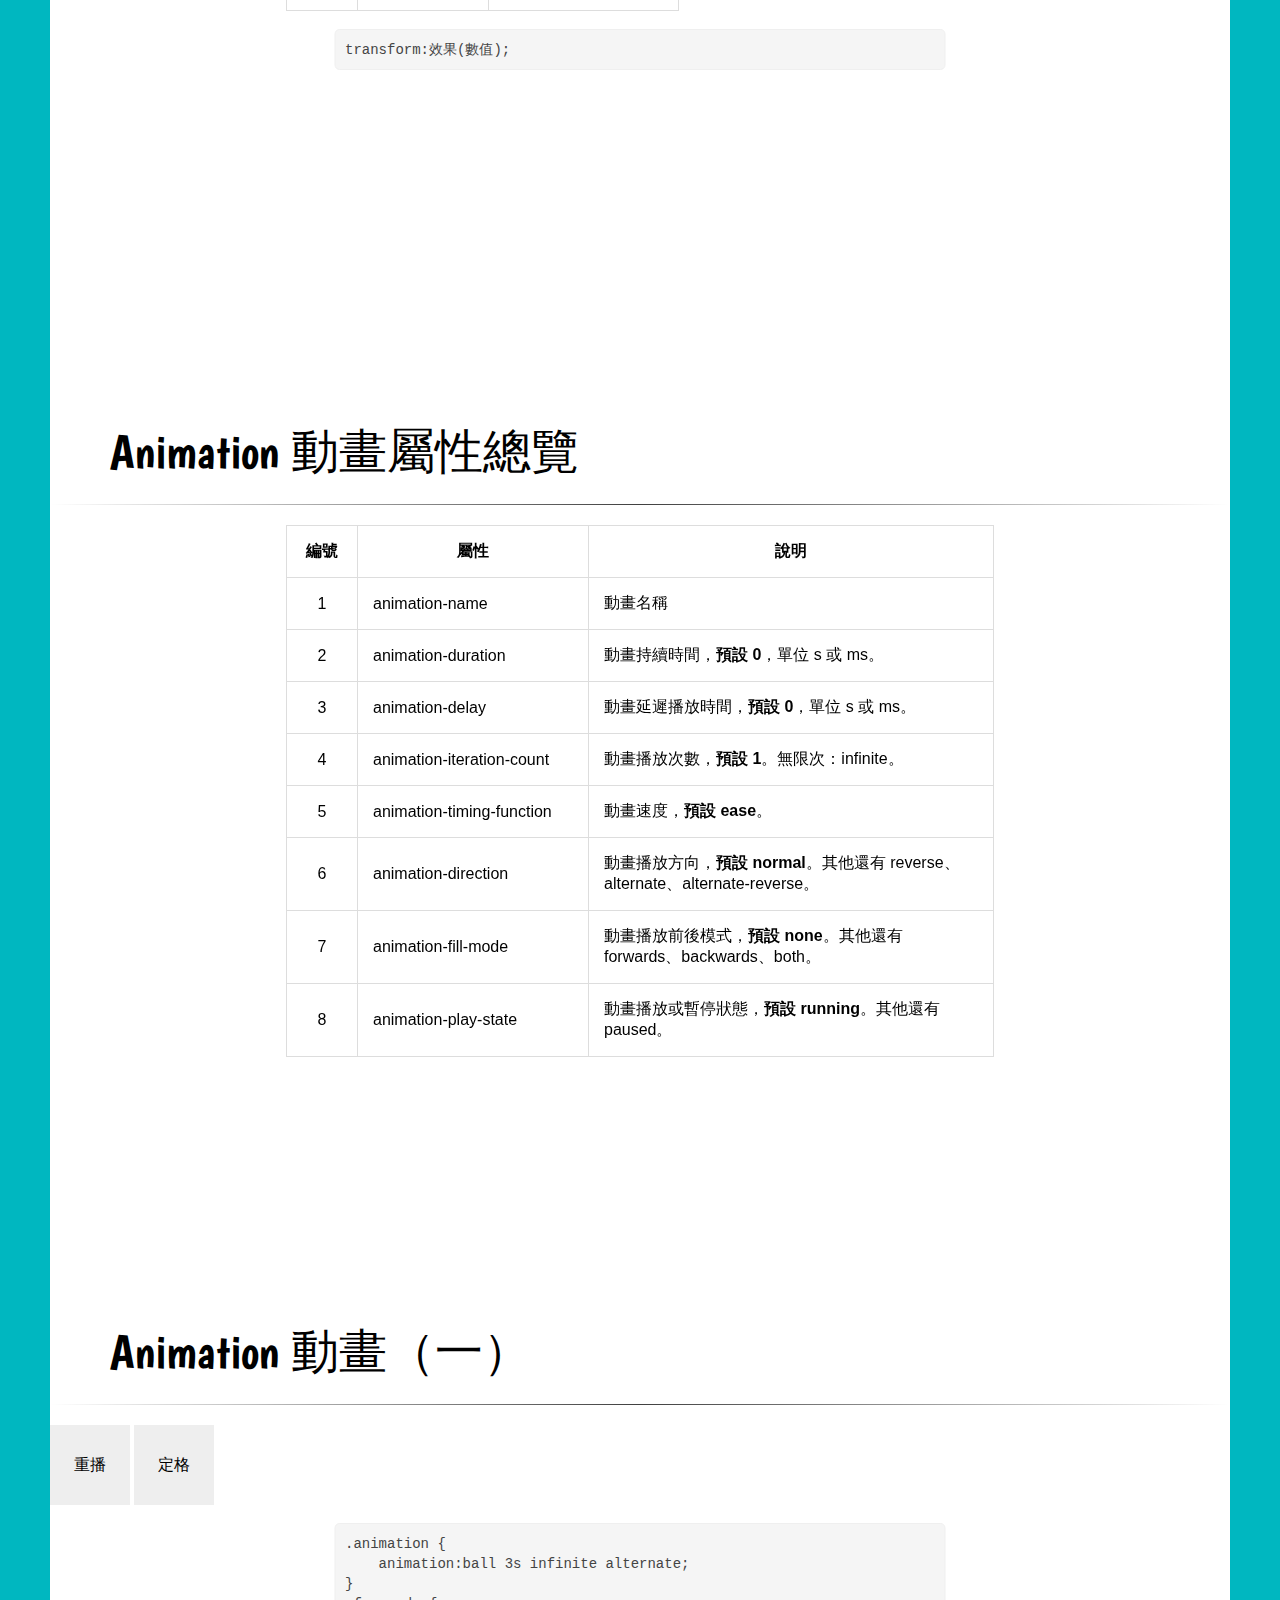
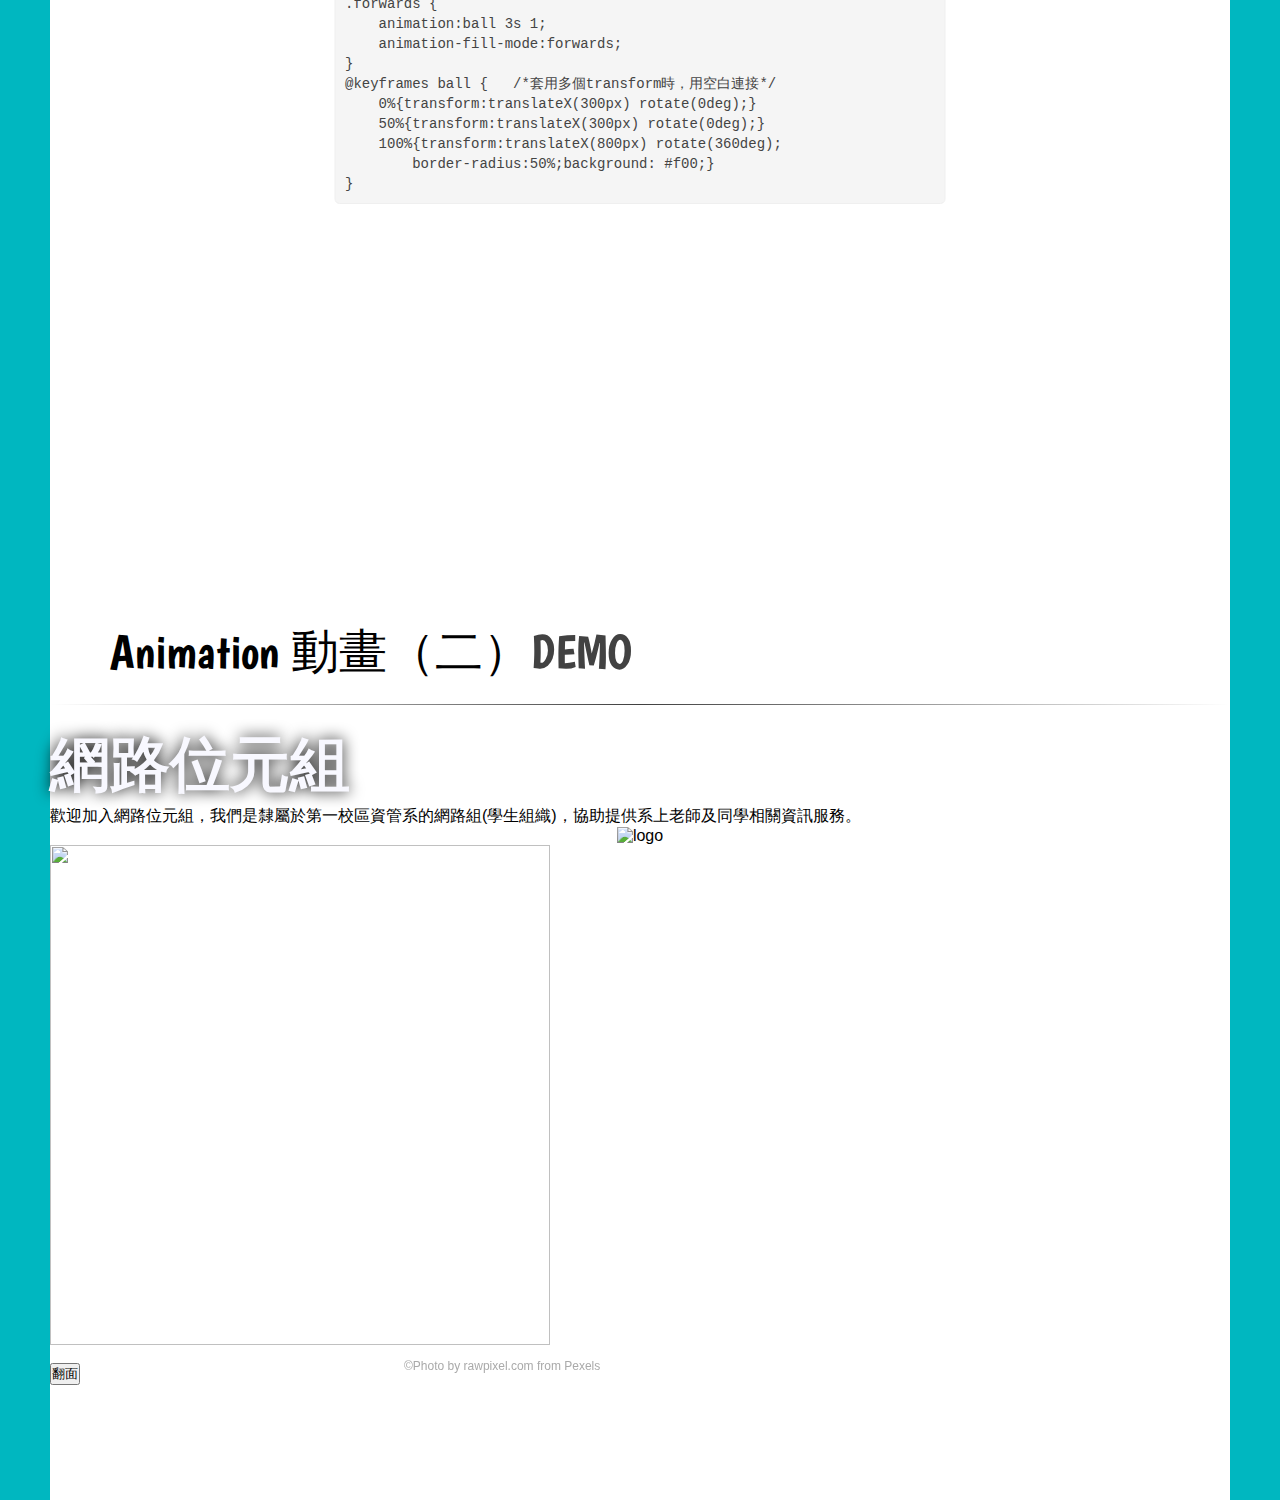
==== commit 29eaae03: "update" ====
--- a/index.html
+++ b/index.html
@@ -24,6 +24,7 @@
                 <li></li>
                 <li></li>
                 <li></li>
+                <li></li>
             </ul>
         </div>
         <div id="p01" class="slide">
@@ -38,7 +39,17 @@
             </div>
         </div>
         <div id="p02" class="slide">
-            <p class="title">Tansition 漸變(轉場)</p>
+            <p class="title">CSS(Cascading Style Sheets)</p>
+            <hr>
+            <p style="margin-left: 50px;font-size: 24px;">大家都知道CSS是讓網頁變漂亮的東西，可以改變字體<span style="font-size:32px">大小</span>、<span style="color:#ffc145">顏色</span>、<span style="font-family: '新細明體';">字型</span>、背景圖<br>你的CSS只用來做這些事嗎？它還可以為你做更多！今天我會跟大家介紹這三樣非常棒的CSS用法：</p>
+            <center>
+                <div style="background: #fec144;width: 200px;height:200px;border-radius:50%;padding: 30px;line-height:140px;box-sizing: border-box;font-size: 30px;color:#FFF;display: inline-block;transform: translate(80px,250px);">transition</div>
+                <div style="background: #d96067;width: 200px;height:200px;border-radius:50%;padding: 30px;line-height:140px;box-sizing: border-box;font-size: 30px;color:#FFF;display: inline-block;transform: translateY(50px);">transform</div>
+                <div style="background: #94ccce;width: 200px;height:200px;border-radius:50%;padding: 30px;line-height:140px;box-sizing: border-box;font-size: 30px;color:#FFF;display: inline-block;transform: translate(-80px,250px);">animation</div>
+            </center>
+        </div>
+        <div id="p03" class="slide">
+            <p class="title">Transition 漸變(轉場)</p>
             <hr>
             <table>
                 <tr>
@@ -95,7 +106,7 @@
             }
             </script>
         </div>
-        <div id="p03" class="slide">
+        <div id="p04" class="slide">
             <p class="title">Transform 變形動作</p>
             <hr>
             <table>
@@ -141,7 +152,7 @@
             </table><br>
             <pre id="css2">transform:效果(數值);</pre>
         </div>
-        <div id="p04" class="slide">
+        <div id="p05" class="slide">
             <p class="title">Animation 動畫屬性總覽</p>
             <hr>
             <div style="overflow-y:auto;max-height: 550px;">
@@ -194,7 +205,7 @@
                 </table>
             </div>
         </div>
-        <div id="p05" class="slide">
+        <div id="p06" class="slide">
             <p class="title">Animation 動畫（一）</p>
             <hr>
             <div class="box animation">重播</div>
@@ -213,7 +224,7 @@
         border-radius:50%;background: #f00;}
 }</pre>
         </div>
-        <div id="p06" class="slide">
+        <div id="p07" class="slide">
             <p class="title">Animation 動畫（二）<a href="demo.html">DEMO</a></p>
             <hr>
             <div id="CARD" class="card">
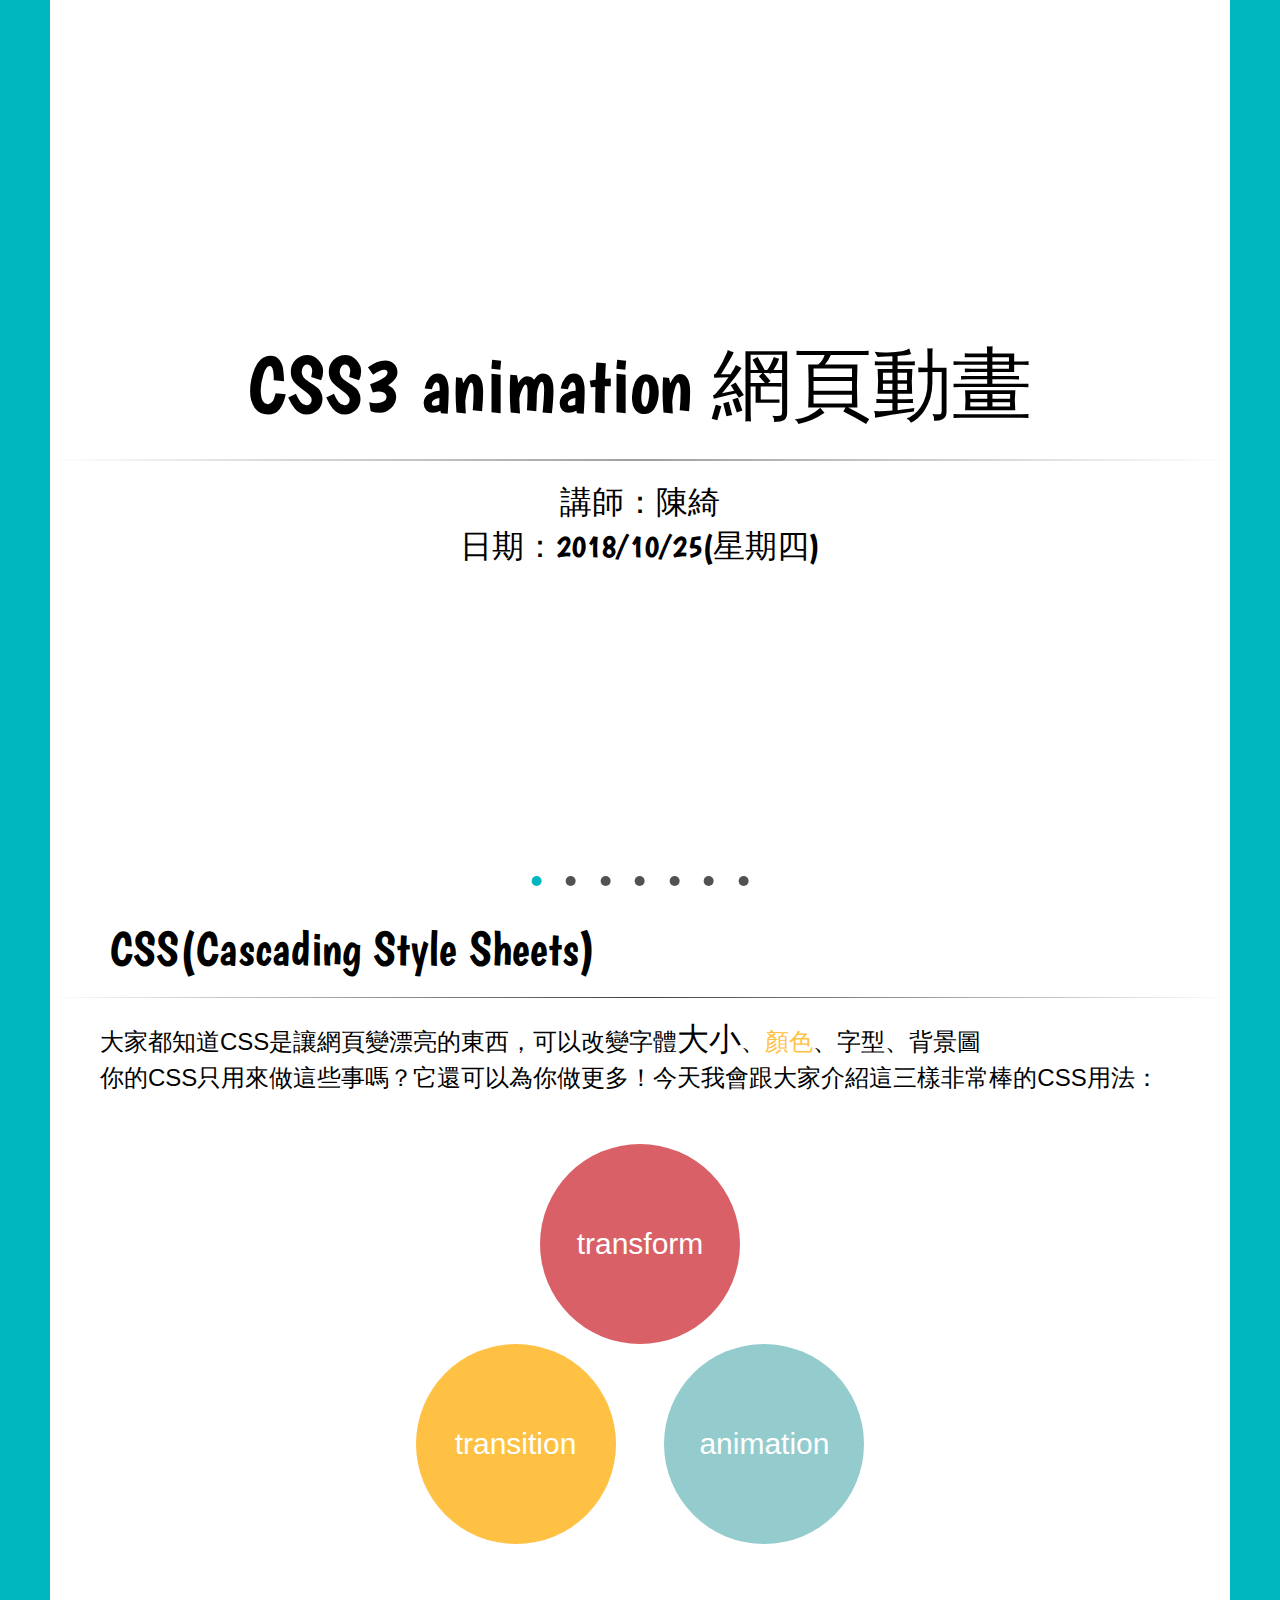
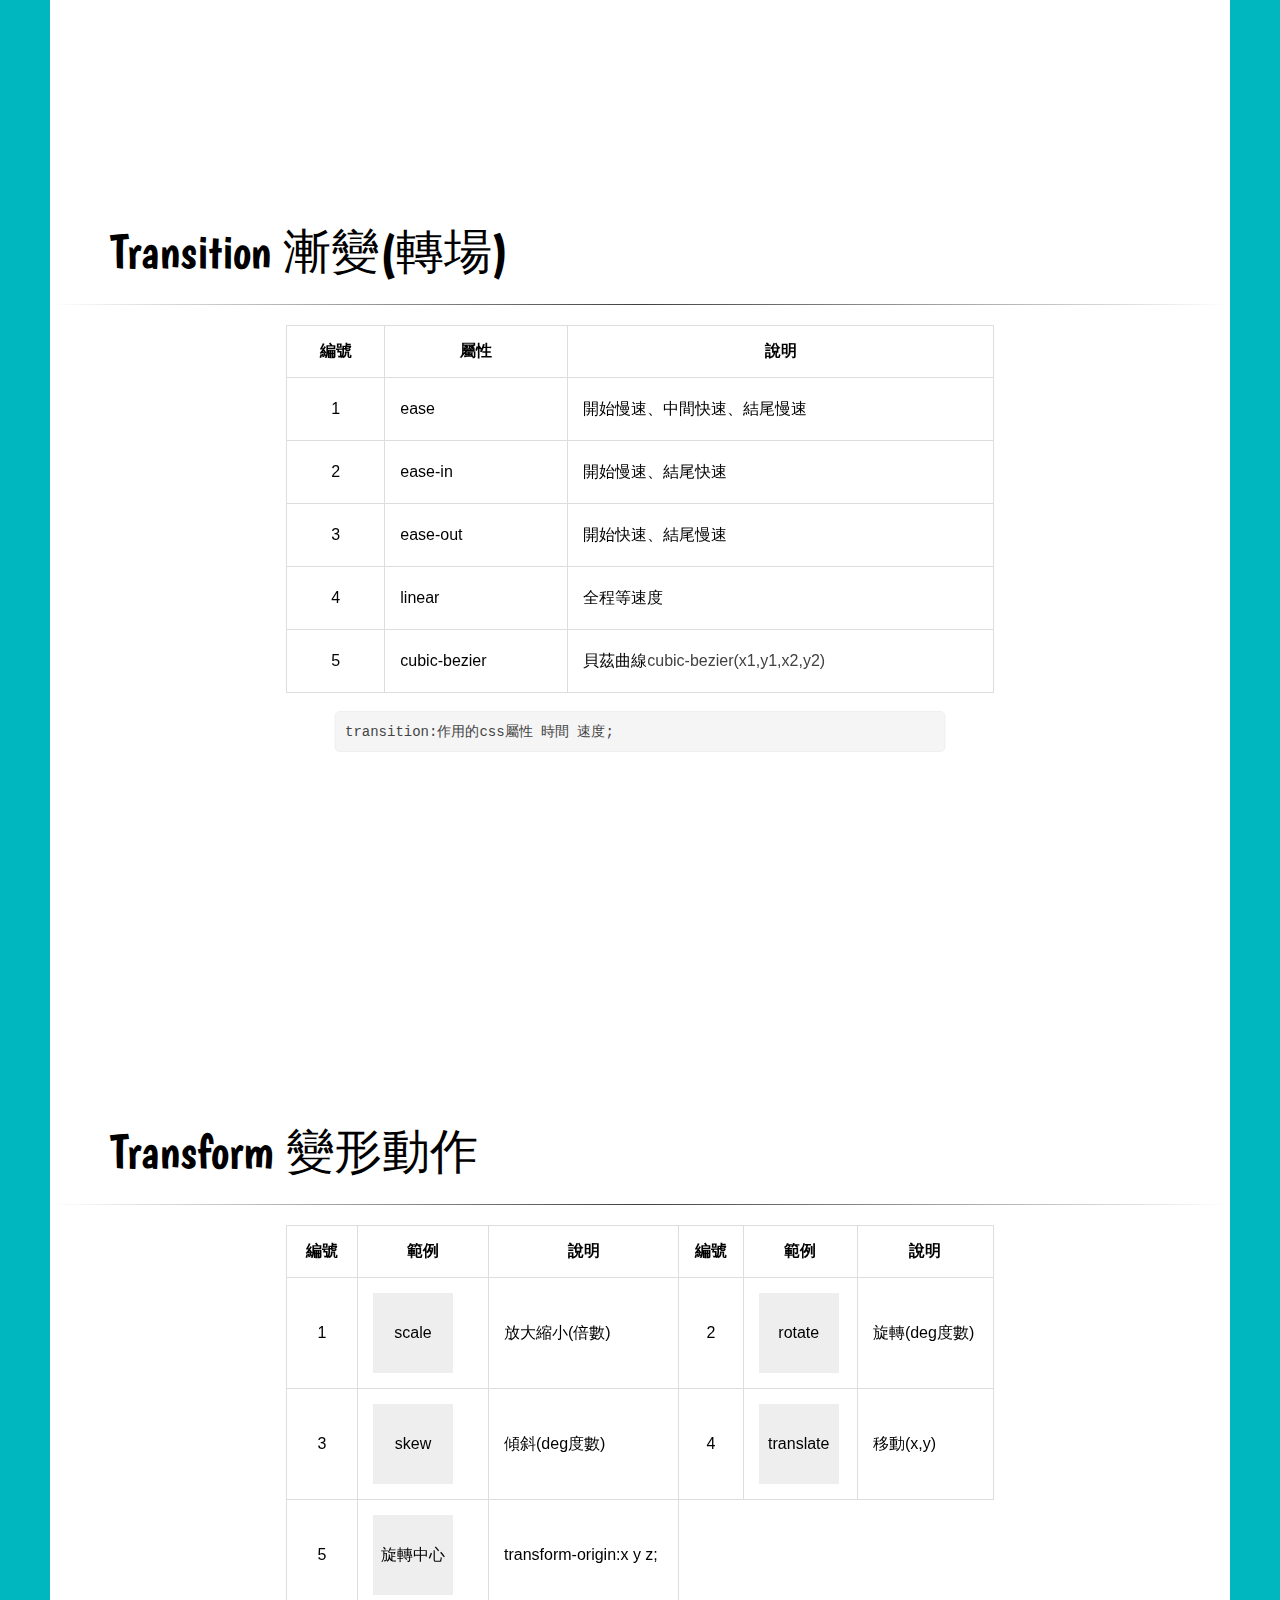
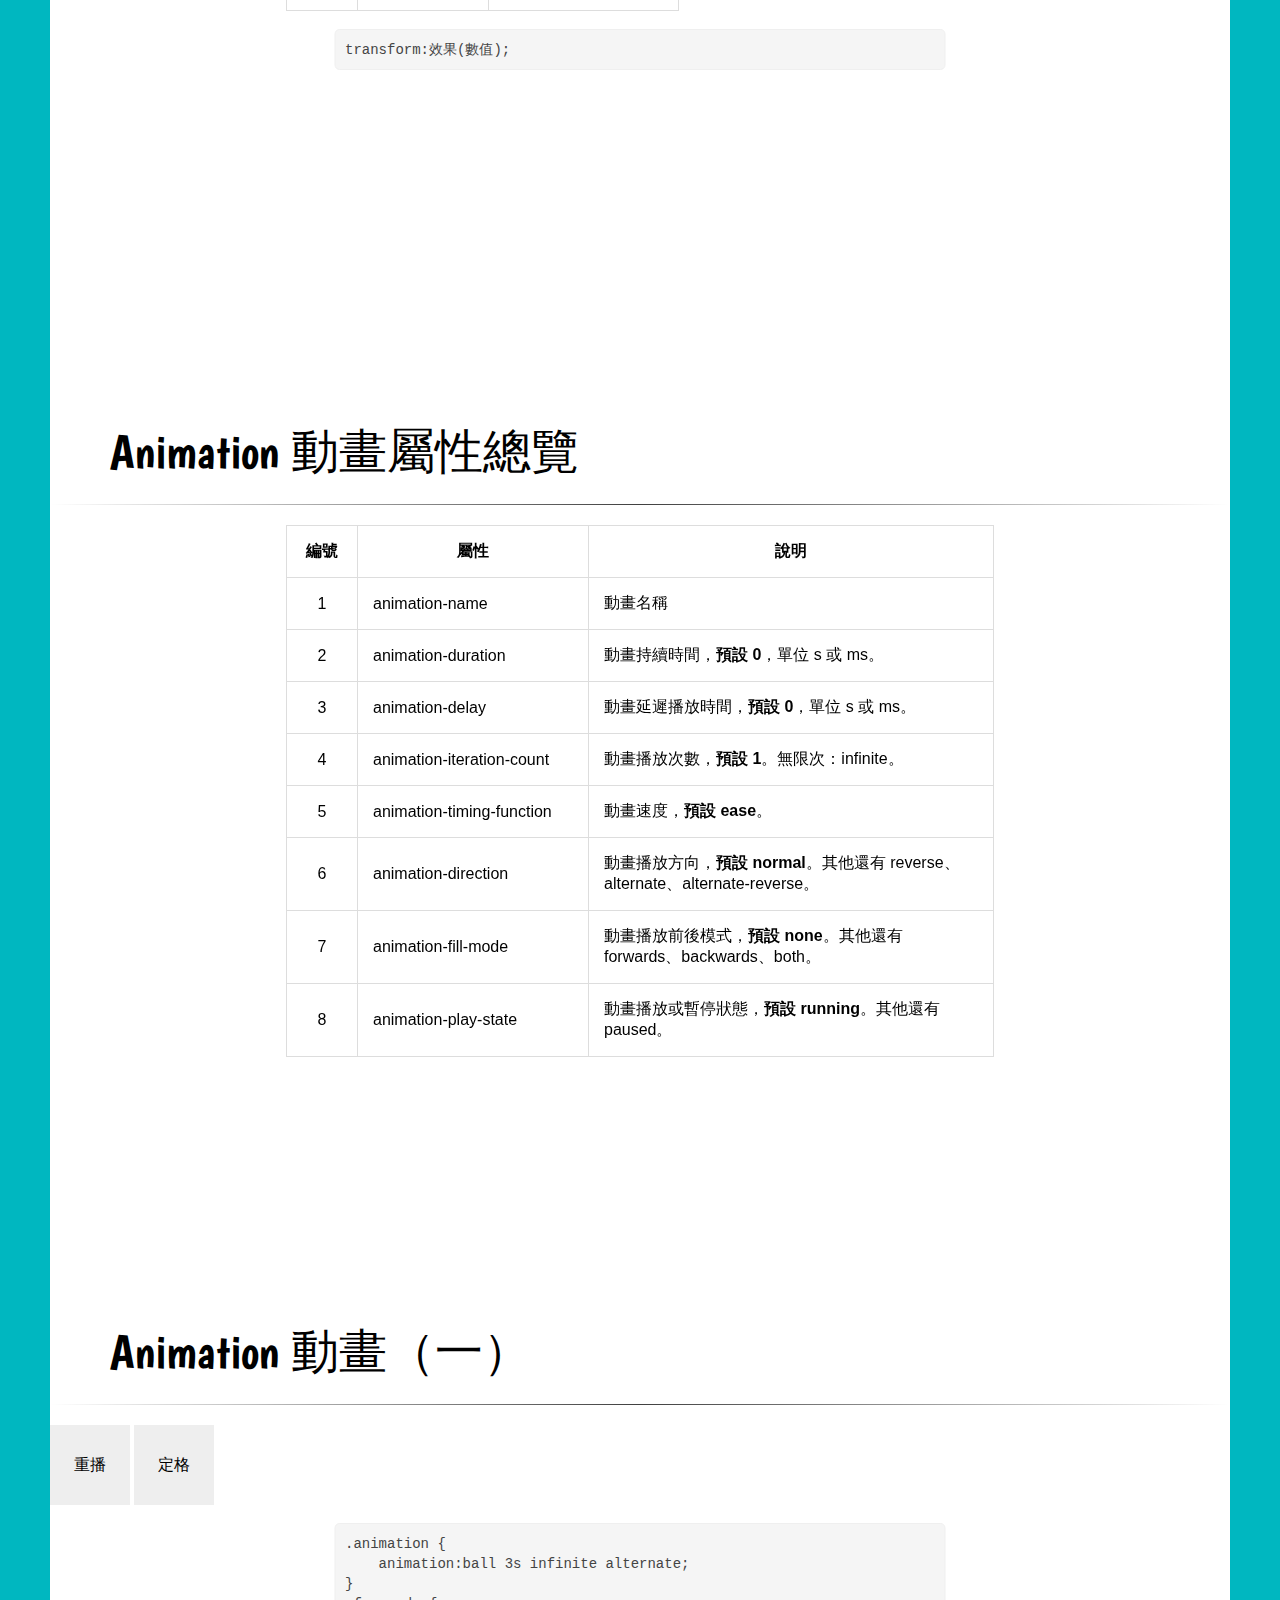
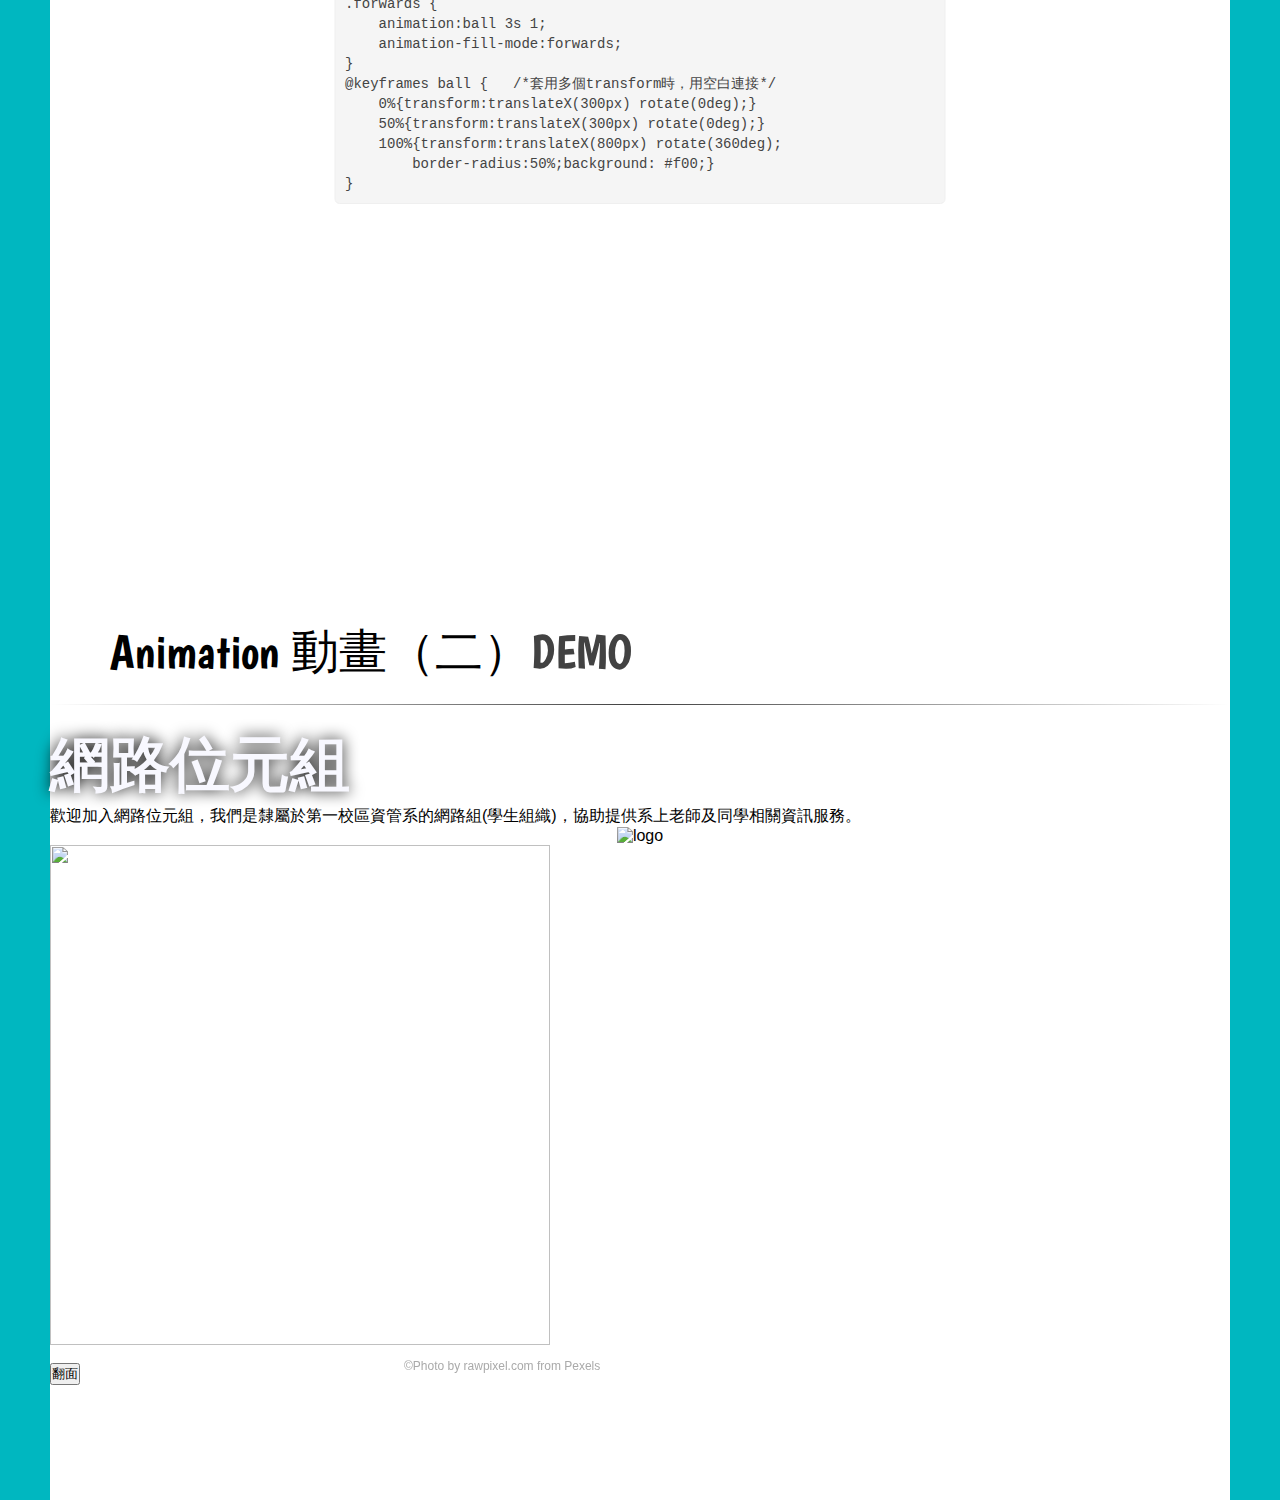
==== commit eda979f2: "更新" ====
--- a/index.html
+++ b/index.html
@@ -32,7 +32,7 @@
             <div style="position: relative;
         top:50%;
         transform: translateY(-50%);">
-                <p class="big_title">CSS3 animation 動畫課程</p>
+                <p class="big_title">CSS3 animation 網頁動畫</p>
                 <hr>
                 <p class="subtitle">講師：陳綺</p>
                 <p class="subtitle">日期：2018/10/25(星期四)</p>
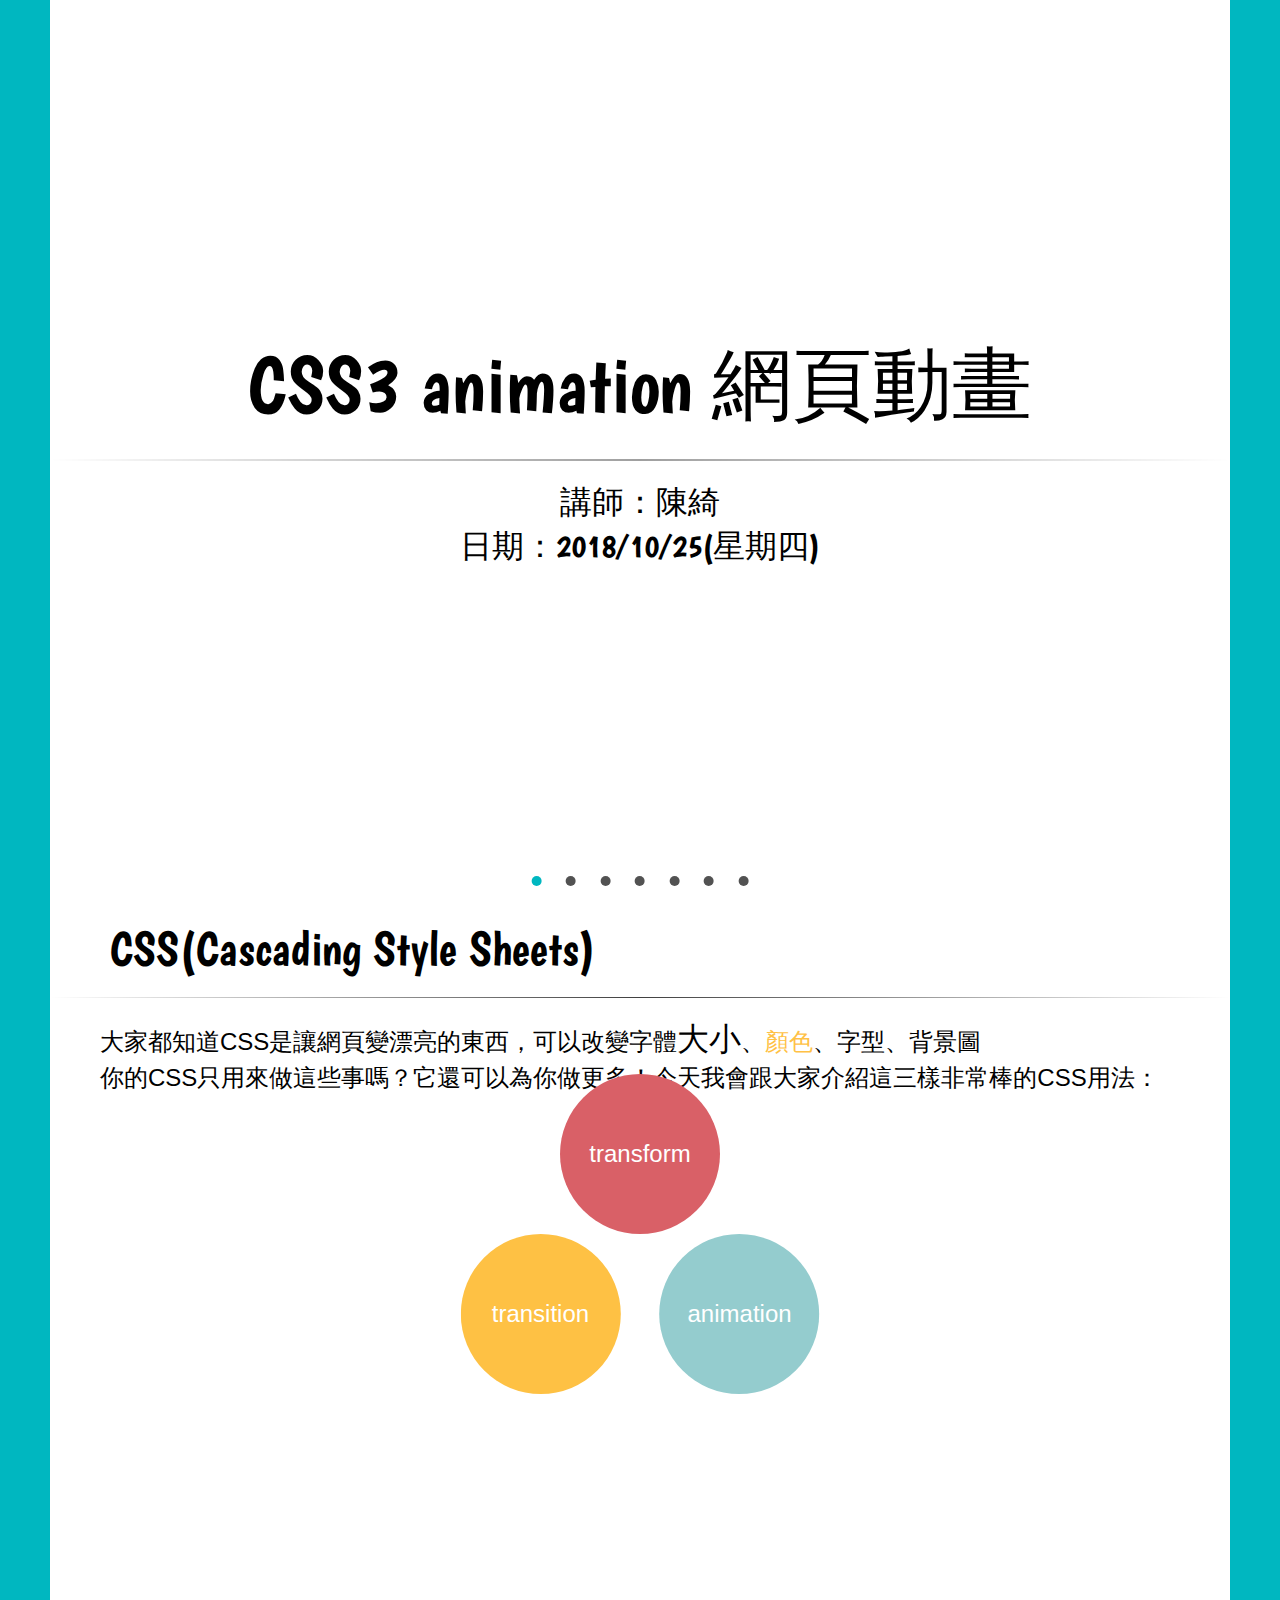
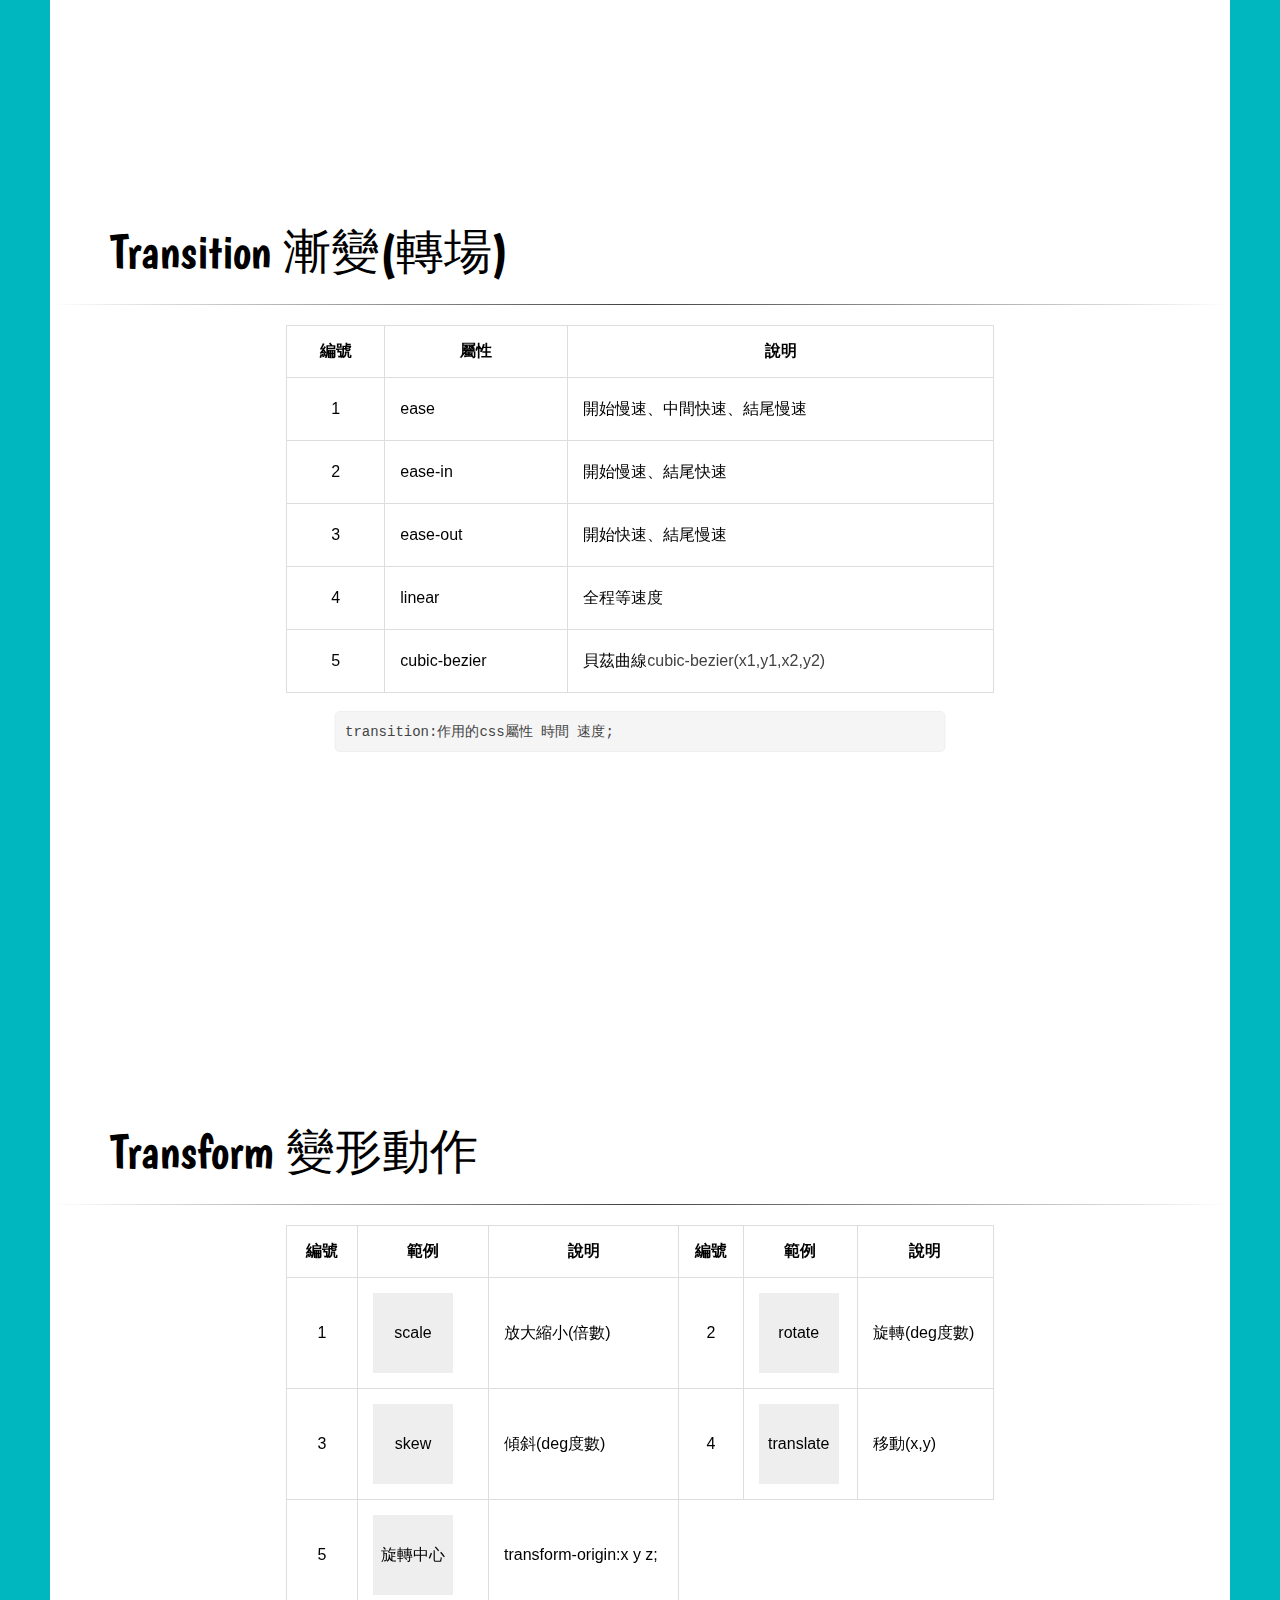
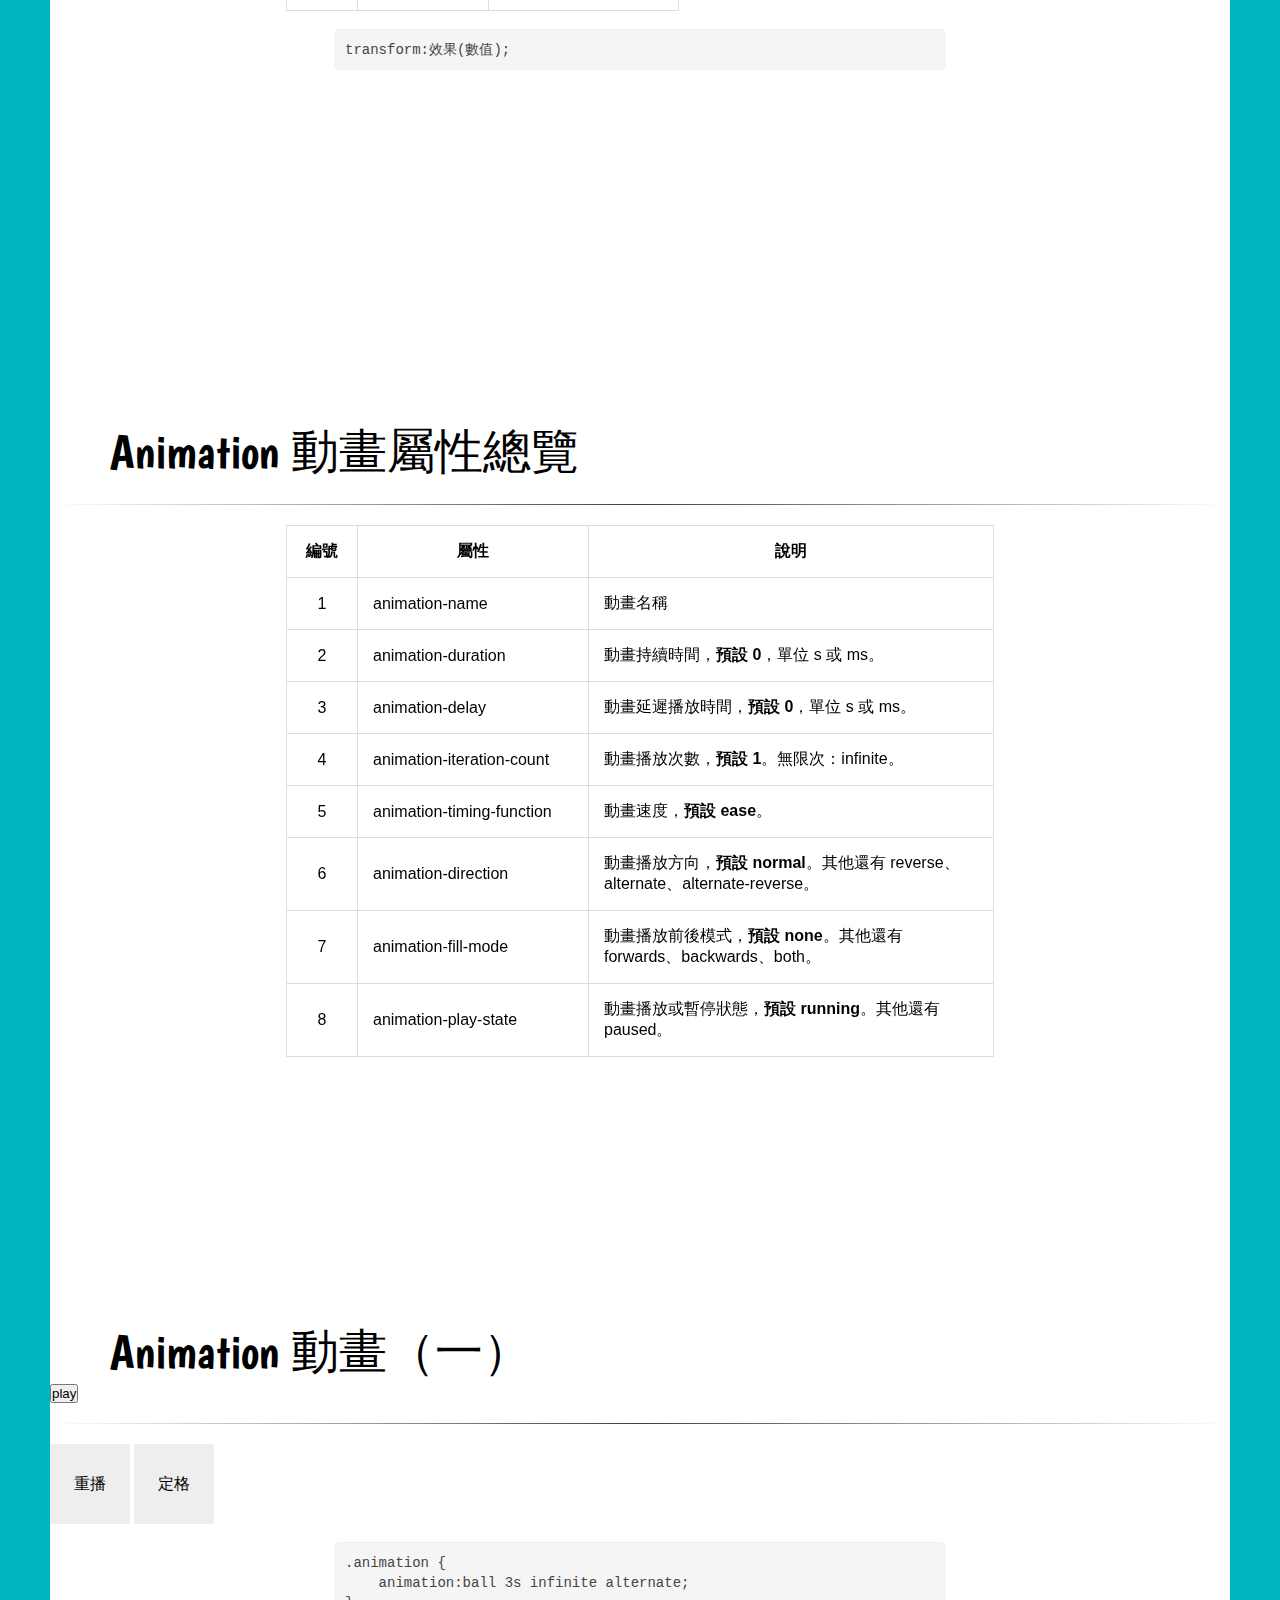
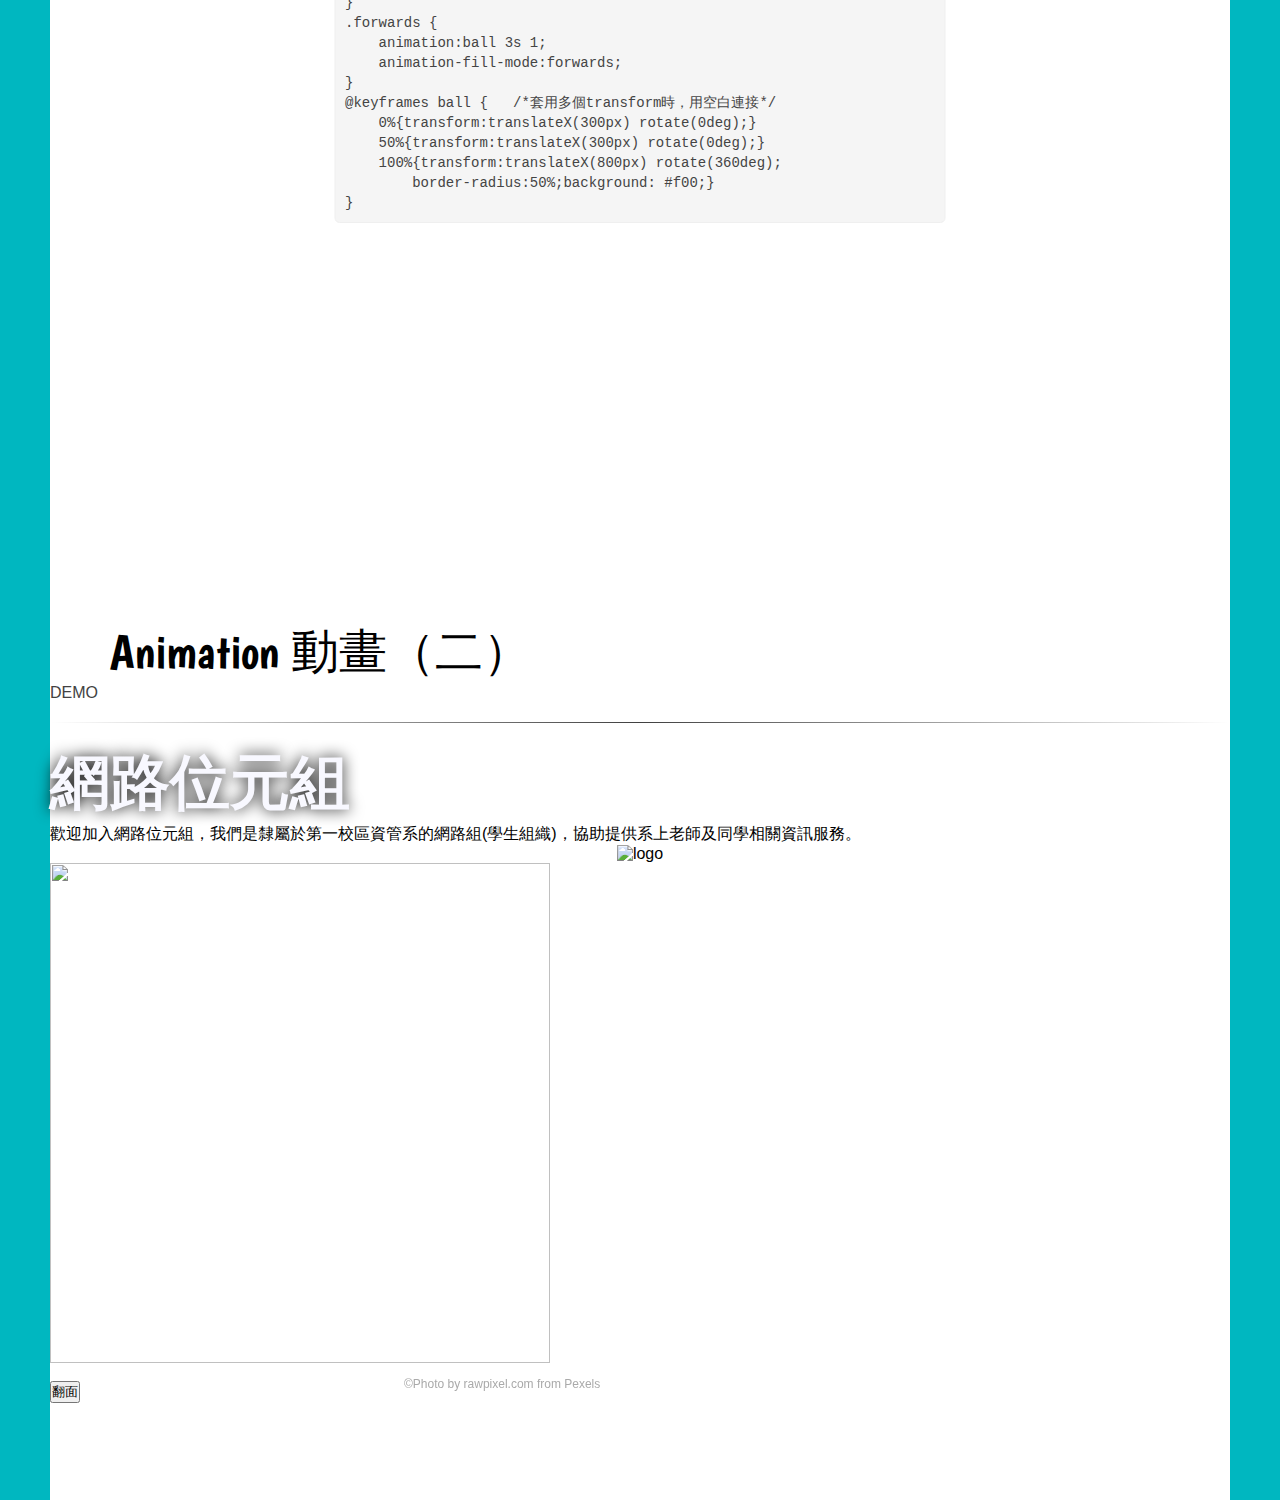
==== commit dff99085: "modify size" ====
--- a/index.html
+++ b/index.html
@@ -43,9 +43,11 @@
             <hr>
             <p style="margin-left: 50px;font-size: 24px;">大家都知道CSS是讓網頁變漂亮的東西，可以改變字體<span style="font-size:32px">大小</span>、<span style="color:#ffc145">顏色</span>、<span style="font-family: '新細明體';">字型</span>、背景圖<br>你的CSS只用來做這些事嗎？它還可以為你做更多！今天我會跟大家介紹這三樣非常棒的CSS用法：</p>
             <center>
-                <div style="background: #fec144;width: 200px;height:200px;border-radius:50%;padding: 30px;line-height:140px;box-sizing: border-box;font-size: 30px;color:#FFF;display: inline-block;transform: translate(80px,250px);">transition</div>
-                <div style="background: #d96067;width: 200px;height:200px;border-radius:50%;padding: 30px;line-height:140px;box-sizing: border-box;font-size: 30px;color:#FFF;display: inline-block;transform: translateY(50px);">transform</div>
-                <div style="background: #94ccce;width: 200px;height:200px;border-radius:50%;padding: 30px;line-height:140px;box-sizing: border-box;font-size: 30px;color:#FFF;display: inline-block;transform: translate(-80px,250px);">animation</div>
+                <div style="transform: scale(0.8) translateY(-100px);">
+                    <div style="background: #fec144;width: 200px;height:200px;border-radius:50%;padding: 30px;line-height:140px;box-sizing: border-box;font-size: 30px;color:#FFF;display: inline-block;transform: translate(80px,250px);">transition</div>
+                    <div style="background: #d96067;width: 200px;height:200px;border-radius:50%;padding: 30px;line-height:140px;box-sizing: border-box;font-size: 30px;color:#FFF;display: inline-block;transform: translateY(50px);">transform</div>
+                    <div style="background: #94ccce;width: 200px;height:200px;border-radius:50%;padding: 30px;line-height:140px;box-sizing: border-box;font-size: 30px;color:#FFF;display: inline-block;transform: translate(-80px,250px);">animation</div>
+                </div>
             </center>
         </div>
         <div id="p03" class="slide">
@@ -206,8 +208,16 @@
             </div>
         </div>
         <div id="p06" class="slide">
-            <p class="title">Animation 動畫（一）</p>
-            <hr>
+            <p class="title">Animation 動畫（一）</p><button class="btn_play" id="play">play</button>
+            <hr>
+            <script>
+            $(document).ready(function() {
+                $("#play").click(function() {
+                    $(".animation").css({ "animation-play-state": "running" });
+                    $(".forwards").css({ "animation-play-state": "running" });
+                });
+            });
+            </script>
             <div class="box animation">重播</div>
             <div class="box forwards">定格</div><br><br>
             <pre>.animation {
@@ -225,7 +235,7 @@
 }</pre>
         </div>
         <div id="p07" class="slide">
-            <p class="title">Animation 動畫（二）<a href="demo.html">DEMO</a></p>
+            <p class="title">Animation 動畫（二）</p><a href="demo.html">DEMO</a>
             <hr>
             <div id="CARD" class="card">
                 <div id="BACK">
@@ -238,10 +248,10 @@
     </div>
                 </div>
                 <p style="color: #aaa;font-size:12px;transform:  translate(30%,10px);">©Photo by rawpixel.com from Pexels</p>
-                <button class="button">翻面</button>
+                <button class="button" id="clip">翻面</button>
                 <script>
                 $(document).ready(function() {
-                    $("button").click(function() {
+                    $("#clip").click(function() {
                         $(".card").toggleClass("clip");
                     });
                 });
